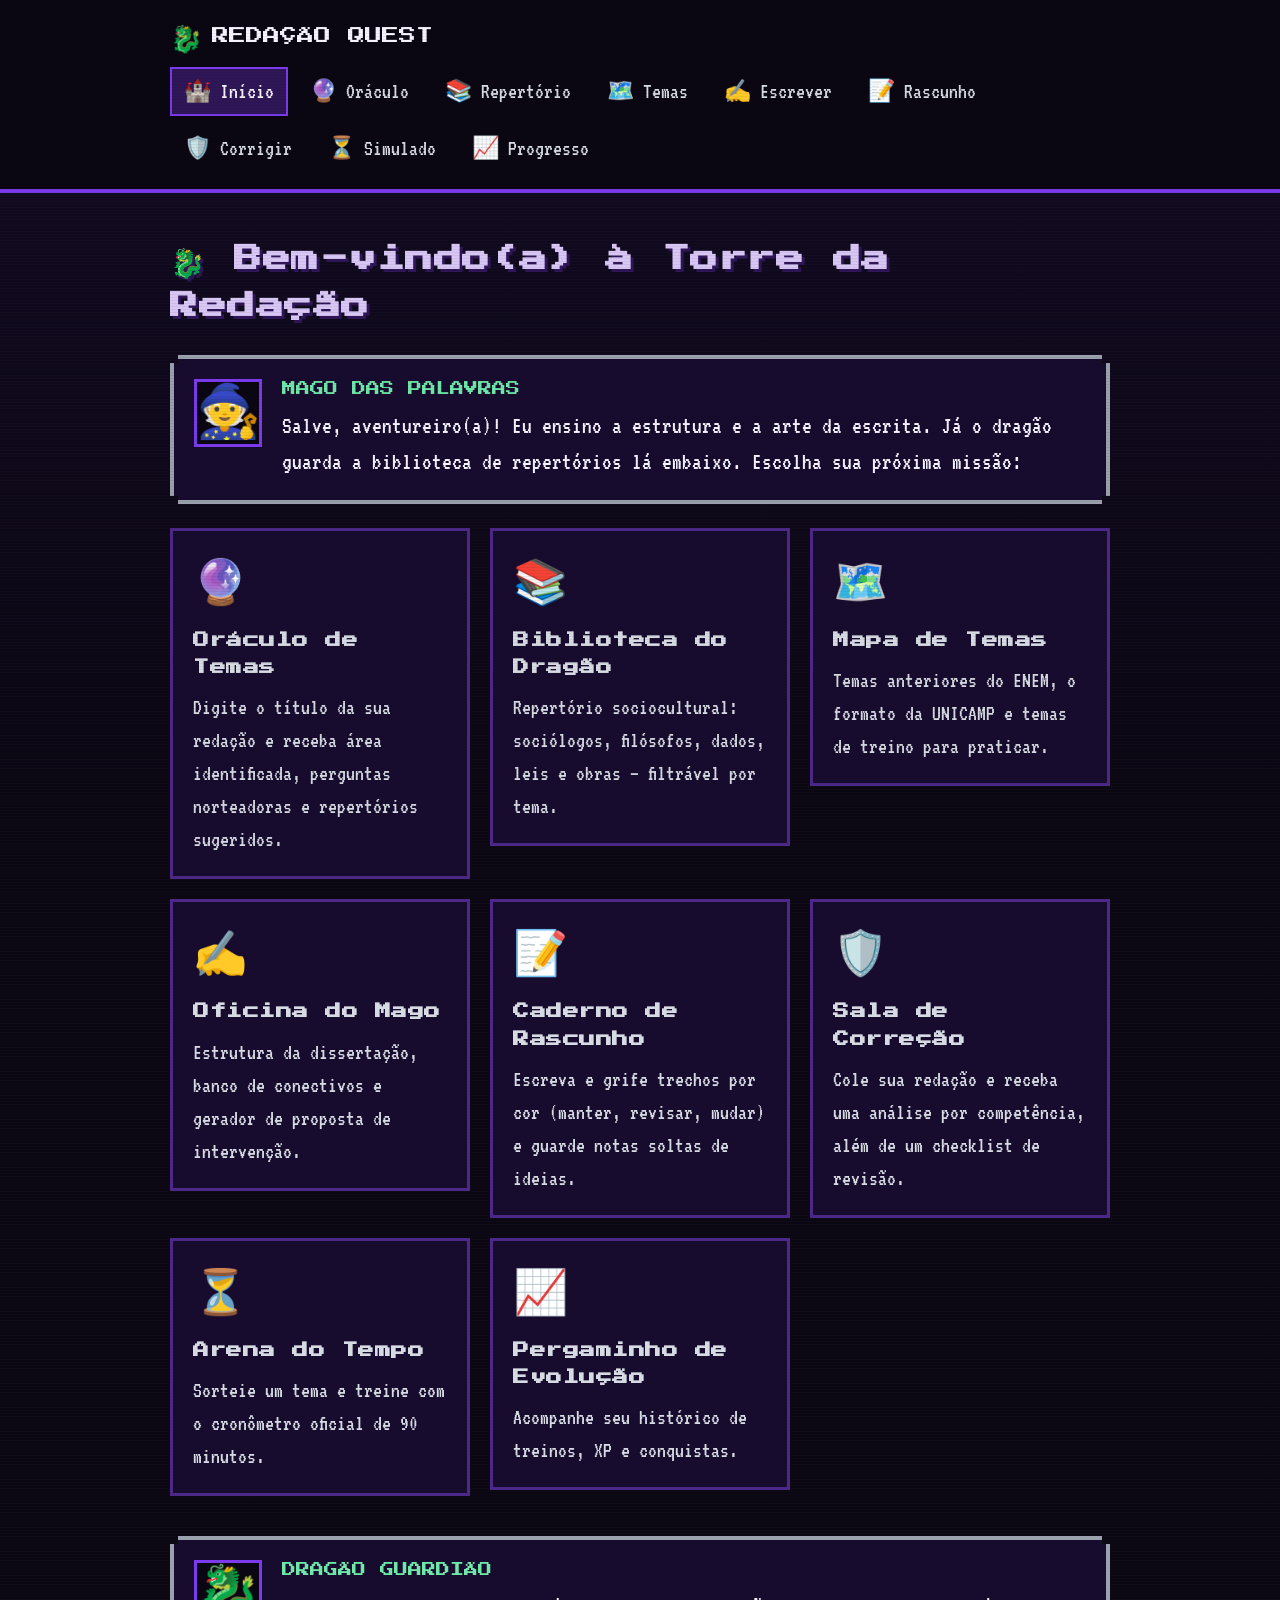
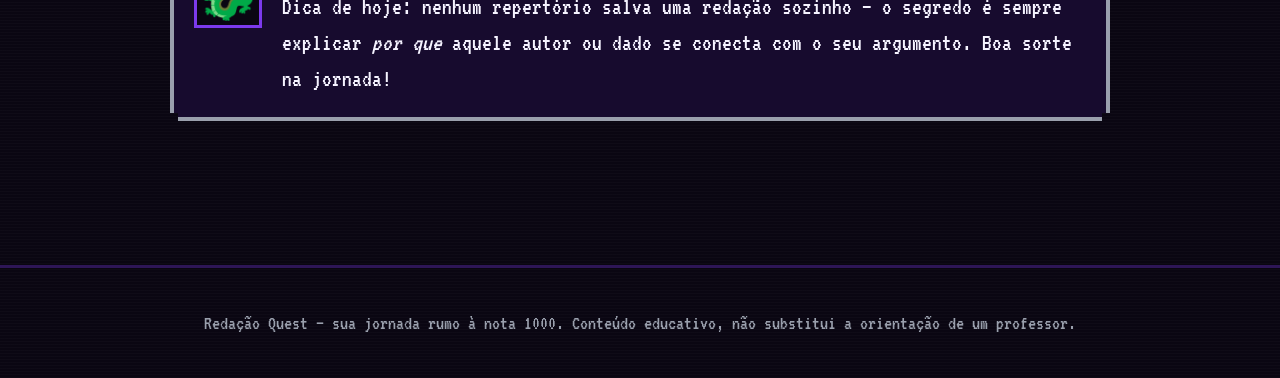
==== index.html @ 6f43817a "Cria Redação Quest: site retro pixel-art de apoio à redação Site estático (HTML/CSS/JS) com tema rox" ====
<!DOCTYPE html>
<html lang="pt-BR">
<head>
<meta charset="UTF-8">
<meta name="viewport" content="width=device-width, initial-scale=1.0">
<title>Redação Quest — sua jornada rumo à nota 1000</title>
<link rel="stylesheet" href="css/style.css">
</head>
<body>
<div id="app-nav"></div>

<main class="container">
  <h1>🐉 Bem-vindo(a) à Torre da Redação</h1>

  <div class="dialog-box">
    <div class="avatar">🧙</div>
    <div class="fala">
      <span class="nome">MAGO DAS PALAVRAS</span>
      <p>Salve, aventureiro(a)! Eu ensino a estrutura e a arte da escrita. Já o dragão guarda a biblioteca de repertórios lá embaixo. Escolha sua próxima missão:</p>
    </div>
  </div>

  <div class="grid">
    <a class="card-link" href="entender.html">
      <div class="card">
        <span class="emoji-big">🔮</span>
        <h3>Oráculo de Temas</h3>
        <p>Digite o título da sua redação e receba área identificada, perguntas norteadoras e repertórios sugeridos.</p>
      </div>
    </a>
    <a class="card-link" href="repertorio.html">
      <div class="card">
        <span class="emoji-big">📚</span>
        <h3>Biblioteca do Dragão</h3>
        <p>Repertório sociocultural: sociólogos, filósofos, dados, leis e obras — filtrável por tema.</p>
      </div>
    </a>
    <a class="card-link" href="temas.html">
      <div class="card">
        <span class="emoji-big">🗺️</span>
        <h3>Mapa de Temas</h3>
        <p>Temas anteriores do ENEM, o formato da UNICAMP e temas de treino para praticar.</p>
      </div>
    </a>
    <a class="card-link" href="escrever.html">
      <div class="card">
        <span class="emoji-big">✍️</span>
        <h3>Oficina do Mago</h3>
        <p>Estrutura da dissertação, banco de conectivos e gerador de proposta de intervenção.</p>
      </div>
    </a>
    <a class="card-link" href="rascunho.html">
      <div class="card">
        <span class="emoji-big">📝</span>
        <h3>Caderno de Rascunho</h3>
        <p>Escreva e grife trechos por cor (manter, revisar, mudar) e guarde notas soltas de ideias.</p>
      </div>
    </a>
    <a class="card-link" href="corrigir.html">
      <div class="card">
        <span class="emoji-big">🛡️</span>
        <h3>Sala de Correção</h3>
        <p>Cole sua redação e receba uma análise por competência, além de um checklist de revisão.</p>
      </div>
    </a>
    <a class="card-link" href="simulado.html">
      <div class="card">
        <span class="emoji-big">⏳</span>
        <h3>Arena do Tempo</h3>
        <p>Sorteie um tema e treine com o cronômetro oficial de 90 minutos.</p>
      </div>
    </a>
    <a class="card-link" href="progresso.html">
      <div class="card">
        <span class="emoji-big">📈</span>
        <h3>Pergaminho de Evolução</h3>
        <p>Acompanhe seu histórico de treinos, XP e conquistas.</p>
      </div>
    </a>
  </div>

  <div class="dialog-box mt-2">
    <div class="avatar">🐉</div>
    <div class="fala">
      <span class="nome">DRAGÃO GUARDIÃO</span>
      <p>Dica de hoje: nenhum repertório salva uma redação sozinho — o segredo é sempre explicar <em>por que</em> aquele autor ou dado se conecta com o seu argumento. Boa sorte na jornada!</p>
    </div>
  </div>
</main>

<div id="app-footer"></div>
<script src="js/main.js"></script>
</body>
</html>
---- css/style.css ----
/* ===========================================================
   REDAÇÃO QUEST — tema retro pixel / RPG
   Paleta: roxo, preto, branco, prata
=========================================================== */

@import url('https://fonts.googleapis.com/css2?family=Press+Start+2P&family=VT323&display=swap');

:root {
  --preto: #0a0612;
  --roxo-escuro: #170b2e;
  --roxo: #2e1657;
  --roxo-med: #4c2889;
  --roxo-vivo: #7c3aed;
  --roxo-claro: #b794f6;
  --lilas: #d8c7f5;
  --prata: #9aa0ad;
  --prata-claro: #d6dae2;
  --branco: #f5f3ff;
  --verde-xp: #6ee7a8;
  --vermelho-alerta: #ef6f6f;
  --amarelo-aviso: #f3d16b;

  --fonte-pixel: 'Press Start 2P', monospace;
  --fonte-tipewriter: 'VT323', monospace;
}

* { box-sizing: border-box; }

html, body {
  margin: 0;
  padding: 0;
  background: var(--preto);
  color: var(--branco);
  font-family: var(--fonte-tipewriter);
  font-size: 20px;
  line-height: 1.5;
}

body {
  background-image:
    linear-gradient(180deg, rgba(124,58,237,0.08), transparent 40%),
    repeating-linear-gradient(0deg, rgba(255,255,255,0.02) 0px, rgba(255,255,255,0.02) 1px, transparent 1px, transparent 3px);
  min-height: 100vh;
  image-rendering: pixelated;
}

h1, h2, h3, .pixel-font {
  font-family: var(--fonte-pixel);
  line-height: 1.7;
  letter-spacing: 0.5px;
}

h1 { font-size: 1.4rem; color: var(--lilas); text-shadow: 3px 3px 0 var(--roxo); }
h2 { font-size: 1rem; color: var(--roxo-claro); margin-top: 2rem; }
h3 { font-size: 0.8rem; color: var(--prata-claro); }

a { color: var(--roxo-claro); }
p { font-size: 1.25rem; }

.container {
  max-width: 980px;
  margin: 0 auto;
  padding: 1.2rem 1rem 4rem;
}

/* ---------- Scanline overlay ---------- */
.crt-overlay {
  pointer-events: none;
  position: fixed;
  inset: 0;
  z-index: 999;
  background: repeating-linear-gradient(180deg, rgba(0,0,0,0.15) 0px, rgba(0,0,0,0.15) 1px, transparent 1px, transparent 3px);
  mix-blend-mode: multiply;
  opacity: 0.35;
}

/* ---------- Pixel border helper (stepped corners) ---------- */
.pixel-border {
  position: relative;
  border: 4px solid var(--roxo-vivo);
  clip-path: polygon(
    0 8px, 8px 8px, 8px 0, calc(100% - 8px) 0, calc(100% - 8px) 8px, 100% 8px,
    100% calc(100% - 8px), calc(100% - 8px) calc(100% - 8px), calc(100% - 8px) 100%,
    8px 100%, 8px calc(100% - 8px), 0 calc(100% - 8px)
  );
  background: var(--roxo-escuro);
}

/* ---------- Top nav ---------- */
.topbar {
  background: var(--preto);
  border-bottom: 4px solid var(--roxo-vivo);
  position: sticky;
  top: 0;
  z-index: 100;
}
.topbar-inner {
  max-width: 980px;
  margin: 0 auto;
  padding: 0.8rem 1rem;
  display: flex;
  align-items: center;
  justify-content: space-between;
  flex-wrap: wrap;
  gap: 0.6rem;
}
.logo {
  font-family: var(--fonte-pixel);
  font-size: 0.85rem;
  color: var(--branco);
  text-decoration: none;
  display: flex;
  align-items: center;
  gap: 0.5rem;
}
.logo .dragon-emoji { font-size: 1.3rem; }
.nav-links {
  display: flex;
  flex-wrap: wrap;
  gap: 0.4rem;
}
.nav-links a {
  font-family: var(--fonte-tipewriter);
  font-size: 1.1rem;
  color: var(--prata-claro);
  text-decoration: none;
  padding: 0.3rem 0.6rem;
  border: 2px solid transparent;
}
.nav-links a:hover, .nav-links a.active {
  color: var(--branco);
  border-color: var(--roxo-vivo);
  background: var(--roxo);
}

/* ---------- Buttons ---------- */
.btn-pixel {
  font-family: var(--fonte-pixel);
  font-size: 0.7rem;
  color: var(--branco);
  background: var(--roxo-vivo);
  border: none;
  border-radius: 12px;
  padding: 0.9rem 1.1rem;
  cursor: pointer;
  box-shadow: 4px 4px 0 var(--preto), 4px 4px 0 3px var(--roxo-claro);
  transition: transform 0.05s ease-out;
  margin: 0.3rem 0.4rem 0.3rem 0;
}
.btn-pixel:hover { background: var(--roxo-med); }
.btn-pixel:active { transform: translate(3px, 3px); box-shadow: 1px 1px 0 var(--preto), 1px 1px 0 3px var(--roxo-claro); }
.btn-pixel.secundario { background: var(--preto); box-shadow: 4px 4px 0 var(--roxo), 4px 4px 0 3px var(--prata); }
.btn-pixel.perigo { background: #7a1f2b; box-shadow: 4px 4px 0 var(--preto), 4px 4px 0 3px var(--vermelho-alerta); }
.btn-pixel:disabled { opacity: 0.5; cursor: not-allowed; }

/* ---------- Cards / grid ---------- */
.grid {
  display: grid;
  grid-template-columns: repeat(auto-fill, minmax(230px, 1fr));
  gap: 1rem;
  margin-top: 1rem;
}
.card {
  background: var(--roxo-escuro);
  border: 3px solid var(--roxo-med);
  padding: 1rem;
}
.card:hover { border-color: var(--roxo-vivo); }
.card-link {
  text-decoration: none;
  color: inherit;
  display: block;
}
.card h3 { margin: 0 0 0.5rem; }
.card p { margin: 0; color: var(--prata-claro); font-size: 1.1rem; }
.card .emoji-big { font-size: 2.2rem; display: block; margin-bottom: 0.5rem; }

/* ---------- Dialog box (mascote fala) ---------- */
.dialog-box {
  display: flex;
  gap: 1rem;
  align-items: flex-start;
  background: var(--roxo-escuro);
  border: 4px solid var(--prata);
  padding: 1rem;
  margin: 1.2rem 0;
  clip-path: polygon(0 8px, 8px 8px, 8px 0, calc(100% - 8px) 0, calc(100% - 8px) 8px, 100% 8px, 100% calc(100% - 8px), calc(100% - 8px) calc(100% - 8px), calc(100% - 8px) 100%, 8px 100%, 8px calc(100% - 8px), 0 calc(100% - 8px));
}
.dialog-box .avatar {
  font-size: 2.6rem;
  background: var(--preto);
  border: 3px solid var(--roxo-vivo);
  width: 3.4rem;
  height: 3.4rem;
  min-width: 3.4rem;
  display: flex;
  align-items: center;
  justify-content: center;
}
.dialog-box .fala .nome {
  font-family: var(--fonte-pixel);
  font-size: 0.7rem;
  color: var(--verde-xp);
  display: block;
  margin-bottom: 0.4rem;
}
.dialog-box .fala p { margin: 0; font-size: 1.2rem; }

/* ---------- Tags ---------- */
.tag {
  display: inline-block;
  font-size: 0.95rem;
  font-family: var(--fonte-tipewriter);
  background: var(--roxo);
  color: var(--lilas);
  border: 2px solid var(--roxo-vivo);
  border-radius: 8px;
  padding: 0.1rem 0.5rem;
  margin: 0.15rem 0.25rem 0.15rem 0;
  cursor: pointer;
}
.tag.ativo { background: var(--roxo-vivo); color: var(--branco); }
.tag.area-sociologia { border-color: #7c3aed; }
.tag.area-filosofia { border-color: #a78bfa; }
.tag.area-dados { border-color: #6ee7a8; color: #6ee7a8; }
.tag.area-lei { border-color: #f3d16b; color: #f3d16b; }
.tag.area-historia { border-color: #f3986b; color: #f3986b; }
.tag.area-arte { border-color: #6bc8f3; color: #6bc8f3; }

/* ---------- Forms ---------- */
input[type="text"], input[type="search"], input[type="number"], select, textarea {
  font-family: var(--fonte-tipewriter);
  font-size: 1.2rem;
  background: var(--preto);
  color: var(--branco);
  border: 3px solid var(--roxo-med);
  padding: 0.5rem 0.7rem;
  width: 100%;
}
input:focus, select:focus, textarea:focus { outline: none; border-color: var(--roxo-vivo); }
label { font-family: var(--fonte-pixel); font-size: 0.65rem; color: var(--prata-claro); display: block; margin: 1rem 0 0.4rem; }
textarea { min-height: 120px; resize: vertical; }
.form-row { margin-bottom: 0.5rem; }

/* ---------- Repertorio entry ---------- */
.rep-entry {
  background: var(--roxo-escuro);
  border-left: 6px solid var(--roxo-vivo);
  padding: 1rem;
  margin-bottom: 1rem;
}
.rep-entry h3 { margin: 0 0 0.2rem; }
.rep-entry .area-label { font-size: 0.95rem; color: var(--verde-xp); margin-bottom: 0.5rem; display: block; }
.rep-entry .conceito { color: var(--lilas); font-weight: bold; }
.rep-entry .uso { border-top: 2px dashed var(--roxo-med); margin-top: 0.6rem; padding-top: 0.6rem; color: var(--prata-claro); font-size: 1.1rem; }

/* ---------- Tema card ---------- */
.tema-card { background: var(--roxo-escuro); border: 3px solid var(--roxo-med); padding: 1rem; margin-bottom: 1rem; }
.tema-card .ano { font-family: var(--fonte-pixel); font-size: 0.65rem; color: var(--amarelo-aviso); }
.tema-card h3 { margin: 0.4rem 0; }

/* ---------- Checklist ---------- */
.checklist label {
  font-family: var(--fonte-tipewriter);
  font-size: 1.15rem;
  color: var(--branco);
  display: flex;
  align-items: flex-start;
  gap: 0.6rem;
  margin: 0.6rem 0;
  cursor: pointer;
}
.checklist input[type="checkbox"] { width: 1.4rem; height: 1.4rem; accent-color: var(--roxo-vivo); margin-top: 0.15rem; }

/* ---------- Barra de progresso / XP ---------- */
.barra {
  background: var(--preto);
  border: 3px solid var(--prata);
  height: 1.6rem;
  width: 100%;
  overflow: hidden;
}
.barra-fill {
  height: 100%;
  background: repeating-linear-gradient(90deg, var(--roxo-vivo) 0 8px, var(--roxo-claro) 8px 16px);
}
.barra-fill.xp { background: repeating-linear-gradient(90deg, var(--verde-xp) 0 8px, #3fae72 8px 16px); }
.barra-label { font-size: 1rem; color: var(--prata-claro); margin-top: 0.2rem; }

/* ---------- Resultado da correcao ---------- */
.resultado-item {
  border: 2px solid var(--roxo-med);
  padding: 0.7rem 0.9rem;
  margin-bottom: 0.7rem;
  background: var(--roxo-escuro);
}
.resultado-item.ok { border-color: var(--verde-xp); }
.resultado-item.alerta { border-color: var(--amarelo-aviso); }
.resultado-item.erro { border-color: var(--vermelho-alerta); }
.resultado-item .titulo { font-family: var(--fonte-pixel); font-size: 0.65rem; margin-bottom: 0.4rem; display: block; }
.resultado-item.ok .titulo { color: var(--verde-xp); }
.resultado-item.alerta .titulo { color: var(--amarelo-aviso); }
.resultado-item.erro .titulo { color: var(--vermelho-alerta); }

/* ---------- Timer ---------- */
.timer-display {
  font-family: var(--fonte-pixel);
  font-size: 3.4rem;
  color: var(--branco);
  text-align: center;
  background: var(--preto);
  border: 4px solid var(--roxo-vivo);
  padding: 1.2rem;
  margin: 1.2rem 0;
  text-shadow: 3px 3px 0 var(--roxo);
}
.timer-display.alerta { color: var(--vermelho-alerta); border-color: var(--vermelho-alerta); }

/* ---------- Tabela ---------- */
table { width: 100%; border-collapse: collapse; margin-top: 1rem; font-size: 1.1rem; }
th, td { border: 2px solid var(--roxo-med); padding: 0.5rem; text-align: left; }
th { font-family: var(--fonte-pixel); font-size: 0.6rem; color: var(--lilas); background: var(--roxo); }

/* ---------- Rodape ---------- */
.footer {
  text-align: center;
  color: var(--prata);
  font-size: 1rem;
  padding: 2rem 1rem;
  border-top: 3px solid var(--roxo);
  margin-top: 2rem;
}

/* ---------- Badge / conquista ---------- */
.badge {
  display: inline-flex;
  flex-direction: column;
  align-items: center;
  gap: 0.3rem;
  width: 90px;
  text-align: center;
  font-size: 0.85rem;
  color: var(--prata-claro);
  opacity: 0.4;
}
.badge.conquistado { opacity: 1; }
.badge .icone { font-size: 2rem; }

/* ---------- utilidades ---------- */
.muted { color: var(--prata); }
.center { text-align: center; }
.flex-wrap { display: flex; flex-wrap: wrap; gap: 0.5rem; }
.mt-2 { margin-top: 2rem; }
.hidden { display: none !important; }

/* ---------- Caderno de rascunho (grifos) ---------- */
.toolbar-grifo {
  display: flex;
  flex-wrap: wrap;
  gap: 0.5rem;
  align-items: center;
  margin: 0.8rem 0;
}
.btn-grifo {
  font-family: var(--fonte-tipewriter);
  font-size: 1.05rem;
  border: 3px solid var(--preto);
  border-radius: 10px;
  padding: 0.4rem 0.8rem;
  cursor: pointer;
  color: var(--preto);
  font-weight: bold;
}
.btn-grifo.manter { background: var(--verde-xp); }
.btn-grifo.revisar { background: var(--amarelo-aviso); }
.btn-grifo.mudar { background: var(--vermelho-alerta); }
.btn-grifo.apagar { background: var(--prata-claro); }

.editor-rascunho {
  min-height: 260px;
  background: var(--preto);
  color: var(--branco);
  border: 3px solid var(--roxo-med);
  padding: 1rem;
  font-family: var(--fonte-tipewriter);
  font-size: 1.2rem;
  line-height: 1.6;
  white-space: pre-wrap;
}
.editor-rascunho:focus { outline: none; border-color: var(--roxo-vivo); }
.editor-rascunho:empty:before { content: attr(data-placeholder); color: var(--prata); }
.editor-rascunho mark.highlight-manter { background: var(--verde-xp); color: var(--preto); }
.editor-rascunho mark.highlight-revisar { background: var(--amarelo-aviso); color: var(--preto); }
.editor-rascunho mark.highlight-mudar { background: var(--vermelho-alerta); color: var(--preto); }

.legenda-grifo { font-size: 1rem; color: var(--prata-claro); display: flex; gap: 1.2rem; flex-wrap: wrap; margin-top: 0.5rem; }
.legenda-grifo span { display: flex; align-items: center; gap: 0.4rem; }
.legenda-grifo .amostra { width: 1rem; height: 1rem; display: inline-block; border: 2px solid var(--preto); }

/* ---------- Notas soltas ---------- */
.notas-grid {
  display: grid;
  grid-template-columns: repeat(auto-fill, minmax(200px, 1fr));
  gap: 1rem;
  margin-top: 1rem;
}
.nota-card {
  background: var(--lilas);
  color: var(--preto);
  padding: 0.9rem;
  min-height: 100px;
  position: relative;
  font-family: var(--fonte-tipewriter);
  font-size: 1.15rem;
  border: 3px solid var(--roxo-vivo);
  transform: rotate(-1deg);
}
.nota-card:nth-child(even) { transform: rotate(1deg); background: var(--prata-claro); }
.nota-card .remover-nota {
  position: absolute;
  top: 0.3rem;
  right: 0.5rem;
  cursor: pointer;
  font-family: var(--fonte-pixel);
  font-size: 0.7rem;
  color: #7a1f2b;
  background: none;
  border: none;
}
.nota-texto { margin: 0 1.2rem 0 0; word-wrap: break-word; }

@media (max-width: 600px) {
  .timer-display { font-size: 2.2rem; }
  h1 { font-size: 1.05rem; }
}
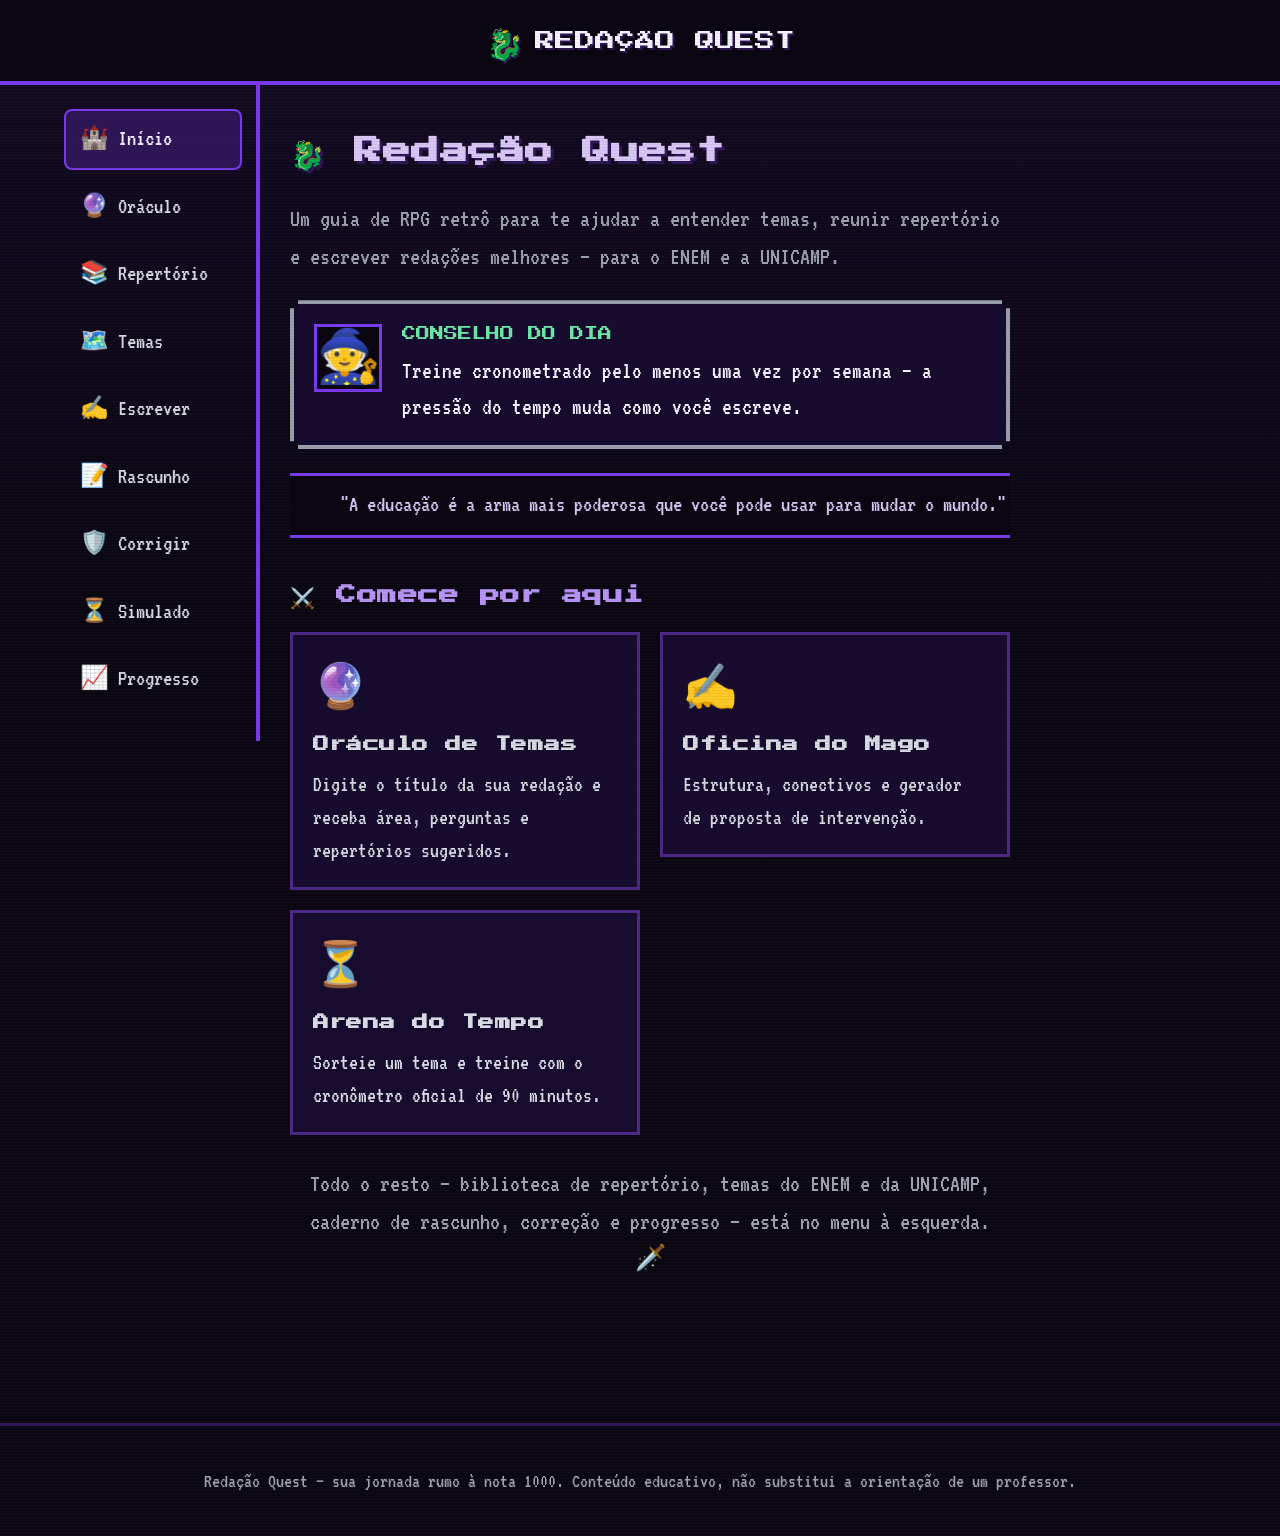
==== commit 052843da: "Expande repertório, atualiza temas ENEM/UNICAMP e reestrutura layout - Repertório: de ~30 para 103 i" ====
--- a/index.html
+++ b/index.html
@@ -10,57 +10,33 @@
 <div id="app-nav"></div>
 
 <main class="container">
-  <h1>🐉 Bem-vindo(a) à Torre da Redação</h1>
+  <h1>🐉 Redação Quest</h1>
+  <p class="muted">Um guia de RPG retrô para te ajudar a entender temas, reunir repertório e escrever redações melhores — para o ENEM e a UNICAMP.</p>
 
   <div class="dialog-box">
     <div class="avatar">🧙</div>
     <div class="fala">
-      <span class="nome">MAGO DAS PALAVRAS</span>
-      <p>Salve, aventureiro(a)! Eu ensino a estrutura e a arte da escrita. Já o dragão guarda a biblioteca de repertórios lá embaixo. Escolha sua próxima missão:</p>
+      <span class="nome">CONSELHO DO DIA</span>
+      <p id="conselho-do-dia">Carregando conselho...</p>
     </div>
   </div>
 
+  <div id="ticker-frases"></div>
+
+  <h2>⚔️ Comece por aqui</h2>
   <div class="grid">
     <a class="card-link" href="entender.html">
       <div class="card">
         <span class="emoji-big">🔮</span>
         <h3>Oráculo de Temas</h3>
-        <p>Digite o título da sua redação e receba área identificada, perguntas norteadoras e repertórios sugeridos.</p>
-      </div>
-    </a>
-    <a class="card-link" href="repertorio.html">
-      <div class="card">
-        <span class="emoji-big">📚</span>
-        <h3>Biblioteca do Dragão</h3>
-        <p>Repertório sociocultural: sociólogos, filósofos, dados, leis e obras — filtrável por tema.</p>
-      </div>
-    </a>
-    <a class="card-link" href="temas.html">
-      <div class="card">
-        <span class="emoji-big">🗺️</span>
-        <h3>Mapa de Temas</h3>
-        <p>Temas anteriores do ENEM, o formato da UNICAMP e temas de treino para praticar.</p>
+        <p>Digite o título da sua redação e receba área, perguntas e repertórios sugeridos.</p>
       </div>
     </a>
     <a class="card-link" href="escrever.html">
       <div class="card">
         <span class="emoji-big">✍️</span>
         <h3>Oficina do Mago</h3>
-        <p>Estrutura da dissertação, banco de conectivos e gerador de proposta de intervenção.</p>
-      </div>
-    </a>
-    <a class="card-link" href="rascunho.html">
-      <div class="card">
-        <span class="emoji-big">📝</span>
-        <h3>Caderno de Rascunho</h3>
-        <p>Escreva e grife trechos por cor (manter, revisar, mudar) e guarde notas soltas de ideias.</p>
-      </div>
-    </a>
-    <a class="card-link" href="corrigir.html">
-      <div class="card">
-        <span class="emoji-big">🛡️</span>
-        <h3>Sala de Correção</h3>
-        <p>Cole sua redação e receba uma análise por competência, além de um checklist de revisão.</p>
+        <p>Estrutura, conectivos e gerador de proposta de intervenção.</p>
       </div>
     </a>
     <a class="card-link" href="simulado.html">
@@ -70,25 +46,19 @@
         <p>Sorteie um tema e treine com o cronômetro oficial de 90 minutos.</p>
       </div>
     </a>
-    <a class="card-link" href="progresso.html">
-      <div class="card">
-        <span class="emoji-big">📈</span>
-        <h3>Pergaminho de Evolução</h3>
-        <p>Acompanhe seu histórico de treinos, XP e conquistas.</p>
-      </div>
-    </a>
   </div>
 
-  <div class="dialog-box mt-2">
-    <div class="avatar">🐉</div>
-    <div class="fala">
-      <span class="nome">DRAGÃO GUARDIÃO</span>
-      <p>Dica de hoje: nenhum repertório salva uma redação sozinho — o segredo é sempre explicar <em>por que</em> aquele autor ou dado se conecta com o seu argumento. Boa sorte na jornada!</p>
-    </div>
-  </div>
+  <p class="muted center" style="margin-top:1.5rem;">Todo o resto — biblioteca de repertório, temas do ENEM e da UNICAMP, caderno de rascunho, correção e progresso — está no menu à esquerda. 🗡️</p>
 </main>
 
 <div id="app-footer"></div>
+<script src="js/data.js"></script>
 <script src="js/main.js"></script>
+<script>
+document.addEventListener("DOMContentLoaded", () => {
+  document.getElementById("conselho-do-dia").textContent = conselhoDoDia();
+  montarTicker("ticker-frases");
+});
+</script>
 </body>
 </html>
--- a/css/style.css
+++ b/css/style.css
@@ -58,9 +58,10 @@
 p { font-size: 1.25rem; }
 
 .container {
-  max-width: 980px;
-  margin: 0 auto;
-  padding: 1.2rem 1rem 4rem;
+  max-width: 780px;
+  padding: 1.2rem 1.5rem 4rem;
+  flex: 1;
+  min-width: 0;
 }
 
 /* ---------- Scanline overlay ---------- */
@@ -86,7 +87,7 @@
   background: var(--roxo-escuro);
 }
 
-/* ---------- Top nav ---------- */
+/* ---------- Top bar (só título) ---------- */
 .topbar {
   background: var(--preto);
   border-bottom: 4px solid var(--roxo-vivo);
@@ -95,42 +96,134 @@
   z-index: 100;
 }
 .topbar-inner {
-  max-width: 980px;
+  max-width: 1180px;
   margin: 0 auto;
-  padding: 0.8rem 1rem;
-  display: flex;
-  align-items: center;
-  justify-content: space-between;
-  flex-wrap: wrap;
-  gap: 0.6rem;
+  padding: 0.9rem 1.5rem;
+  display: flex;
+  align-items: center;
+  justify-content: center;
 }
 .logo {
   font-family: var(--fonte-pixel);
-  font-size: 0.85rem;
+  font-size: 1rem;
   color: var(--branco);
   text-decoration: none;
   display: flex;
   align-items: center;
-  gap: 0.5rem;
-}
-.logo .dragon-emoji { font-size: 1.3rem; }
-.nav-links {
-  display: flex;
-  flex-wrap: wrap;
-  gap: 0.4rem;
-}
-.nav-links a {
-  font-family: var(--fonte-tipewriter);
-  font-size: 1.1rem;
+  gap: 0.6rem;
+  text-shadow: 2px 2px 0 var(--roxo);
+}
+.logo .dragon-emoji { font-size: 1.5rem; }
+
+/* ---------- Layout com sidebar ---------- */
+.layout-shell {
+  max-width: 1180px;
+  margin: 0 auto;
+  display: flex;
+  align-items: flex-start;
+  gap: 0;
+}
+.sidebar {
+  width: 210px;
+  flex-shrink: 0;
+  position: sticky;
+  top: 66px;
+  align-self: flex-start;
+  padding: 1.2rem 0.7rem;
+  border-right: 4px solid var(--roxo-vivo);
+  max-height: calc(100vh - 66px);
+  overflow-y: auto;
+}
+.sidebar a {
+  display: flex;
+  align-items: center;
+  gap: 0.6rem;
+  font-family: var(--fonte-tipewriter);
+  font-size: 1.15rem;
   color: var(--prata-claro);
   text-decoration: none;
-  padding: 0.3rem 0.6rem;
+  padding: 0.55rem 0.7rem;
+  margin-bottom: 0.35rem;
   border: 2px solid transparent;
-}
-.nav-links a:hover, .nav-links a.active {
+  border-radius: 8px;
+}
+.sidebar a:hover, .sidebar a.active {
   color: var(--branco);
   border-color: var(--roxo-vivo);
   background: var(--roxo);
+}
+
+@media (max-width: 800px) {
+  .layout-shell { flex-direction: column; }
+  .sidebar {
+    width: 100%;
+    position: static;
+    max-height: none;
+    display: flex;
+    flex-wrap: wrap;
+    gap: 0.3rem;
+    border-right: none;
+    border-bottom: 4px solid var(--roxo-vivo);
+  }
+  .sidebar a { margin-bottom: 0; }
+}
+
+/* ---------- Splash de carregamento ---------- */
+#loading-splash {
+  position: fixed;
+  inset: 0;
+  z-index: 3000;
+  background: var(--preto);
+  display: flex;
+  align-items: center;
+  justify-content: center;
+  flex-direction: column;
+  gap: 1.2rem;
+  transition: opacity 0.4s ease;
+}
+#loading-splash.fade-out { opacity: 0; pointer-events: none; }
+.jump-scene { position: relative; width: 220px; height: 90px; }
+.jump-dragon {
+  position: absolute;
+  bottom: 26px;
+  left: 0;
+  font-size: 2.6rem;
+  animation: dragon-jump 1.1s ease-in-out infinite;
+}
+.jump-fence { position: absolute; bottom: 4px; left: 100px; font-size: 2.2rem; }
+.jump-ground { position: absolute; bottom: 0; left: 0; right: 0; height: 4px; background: var(--roxo-med); }
+@keyframes dragon-jump {
+  0%   { left: 0;    bottom: 26px; }
+  35%  { left: 70px; bottom: 60px; }
+  50%  { left: 110px; bottom: 74px; }
+  65%  { left: 150px; bottom: 60px; }
+  100% { left: 220px; bottom: 26px; }
+}
+
+/* ---------- Ticker de frases ---------- */
+.ticker-wrap {
+  overflow: hidden;
+  background: var(--preto);
+  border-top: 3px solid var(--roxo-vivo);
+  border-bottom: 3px solid var(--roxo-vivo);
+  padding: 0.6rem 0;
+  margin: 1.2rem 0;
+}
+.ticker-track {
+  display: inline-flex;
+  white-space: nowrap;
+  animation: ticker-scroll 60s linear infinite;
+}
+.ticker-track span {
+  font-size: 1.15rem;
+  color: var(--lilas);
+  padding: 0 2.5rem;
+  border-right: 2px solid var(--roxo-med);
+}
+.ticker-track span .autor { color: var(--verde-xp); }
+@keyframes ticker-scroll {
+  0% { transform: translateX(0); }
+  100% { transform: translateX(-50%); }
 }
 
 /* ---------- Buttons ---------- */
@@ -250,7 +343,8 @@
   margin-bottom: 1rem;
 }
 .rep-entry h3 { margin: 0 0 0.2rem; }
-.rep-entry .area-label { font-size: 0.95rem; color: var(--verde-xp); margin-bottom: 0.5rem; display: block; }
+.rep-entry .area-label { font-size: 0.95rem; color: var(--verde-xp); margin-bottom: 0.3rem; display: block; }
+.rep-entry .obra { font-size: 1.05rem; color: var(--prata-claro); font-style: italic; display: block; margin-bottom: 0.5rem; }
 .rep-entry .conceito { color: var(--lilas); font-weight: bold; }
 .rep-entry .uso { border-top: 2px dashed var(--roxo-med); margin-top: 0.6rem; padding-top: 0.6rem; color: var(--prata-claro); font-size: 1.1rem; }
 
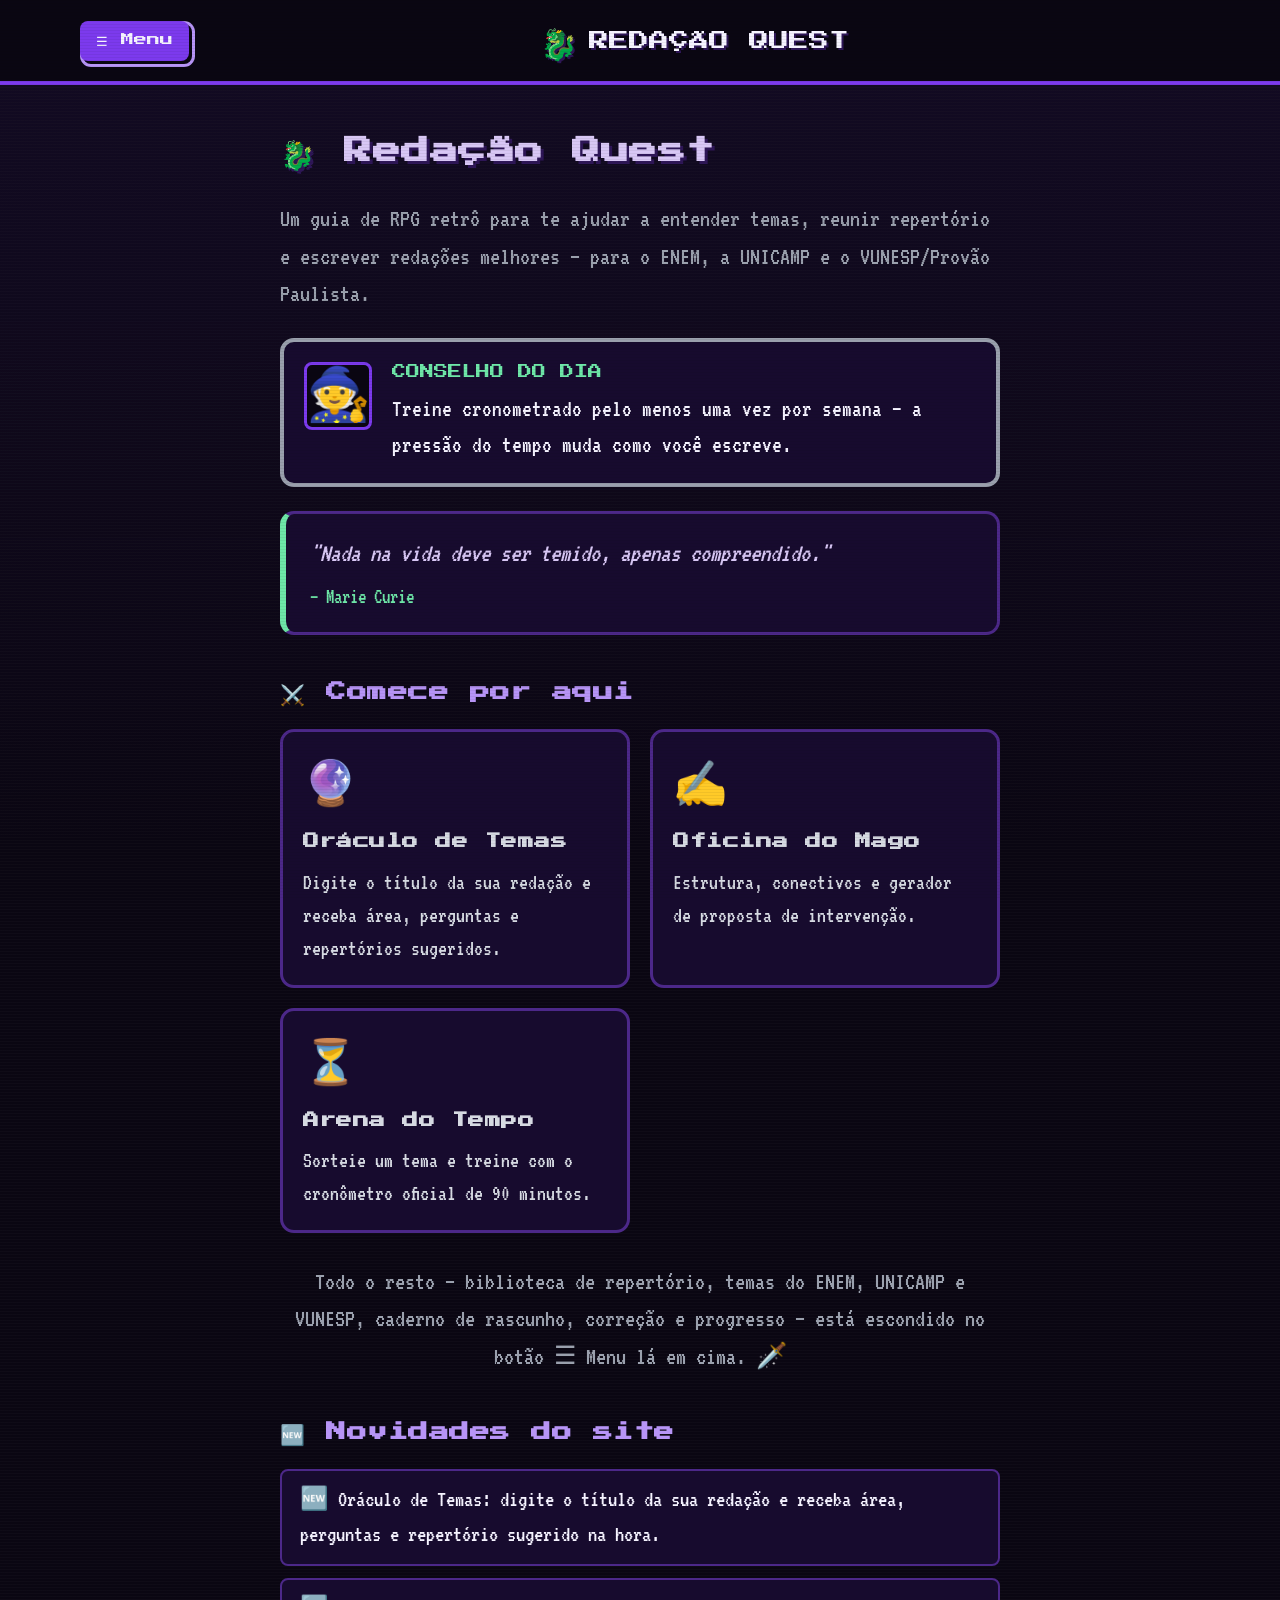
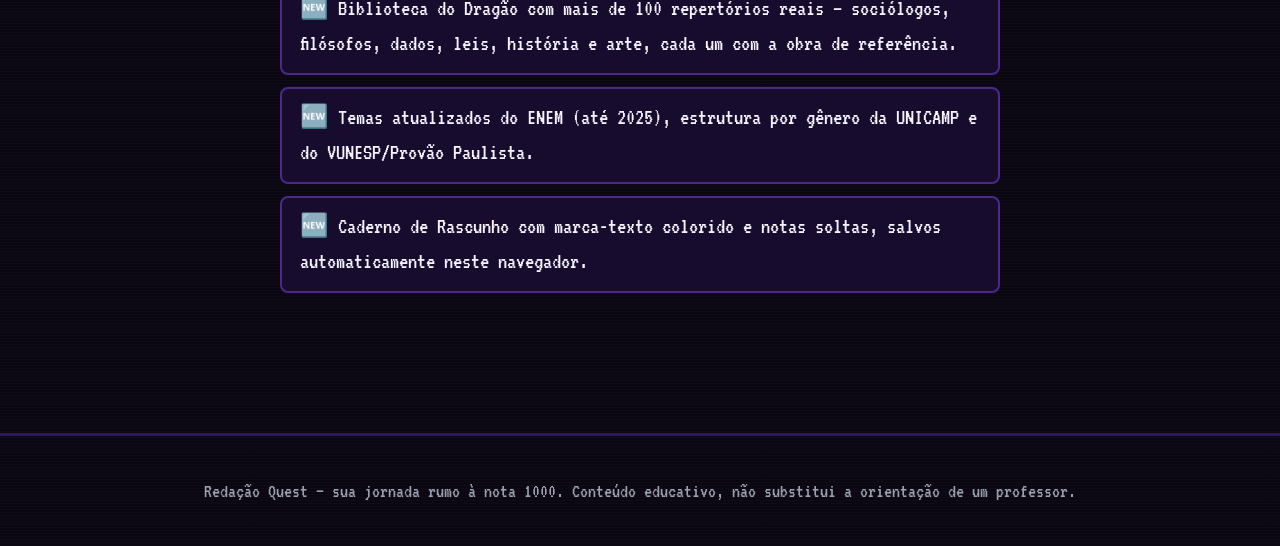
==== commit 2a81dc86: "Sidebar em drawer, cantos arredondados, VUNESP e correção por gênero - Menu lateral agora fica escon" ====
--- a/index.html
+++ b/index.html
@@ -11,7 +11,7 @@
 
 <main class="container">
   <h1>🐉 Redação Quest</h1>
-  <p class="muted">Um guia de RPG retrô para te ajudar a entender temas, reunir repertório e escrever redações melhores — para o ENEM e a UNICAMP.</p>
+  <p class="muted">Um guia de RPG retrô para te ajudar a entender temas, reunir repertório e escrever redações melhores — para o ENEM, a UNICAMP e o VUNESP/Provão Paulista.</p>
 
   <div class="dialog-box">
     <div class="avatar">🧙</div>
@@ -21,7 +21,7 @@
     </div>
   </div>
 
-  <div id="ticker-frases"></div>
+  <div class="frase-dia" id="frase-do-dia"></div>
 
   <h2>⚔️ Comece por aqui</h2>
   <div class="grid">
@@ -48,7 +48,15 @@
     </a>
   </div>
 
-  <p class="muted center" style="margin-top:1.5rem;">Todo o resto — biblioteca de repertório, temas do ENEM e da UNICAMP, caderno de rascunho, correção e progresso — está no menu à esquerda. 🗡️</p>
+  <p class="muted center" style="margin-top:1.5rem;">Todo o resto — biblioteca de repertório, temas do ENEM, UNICAMP e VUNESP, caderno de rascunho, correção e progresso — está escondido no botão ☰ Menu lá em cima. 🗡️</p>
+
+  <h2>🆕 Novidades do site</h2>
+  <ul class="novidades-lista">
+    <li>Oráculo de Temas: digite o título da sua redação e receba área, perguntas e repertório sugerido na hora.</li>
+    <li>Biblioteca do Dragão com mais de 100 repertórios reais — sociólogos, filósofos, dados, leis, história e arte, cada um com a obra de referência.</li>
+    <li>Temas atualizados do ENEM (até 2025), estrutura por gênero da UNICAMP e do VUNESP/Provão Paulista.</li>
+    <li>Caderno de Rascunho com marca-texto colorido e notas soltas, salvos automaticamente neste navegador.</li>
+  </ul>
 </main>
 
 <div id="app-footer"></div>
@@ -57,7 +65,13 @@
 <script>
 document.addEventListener("DOMContentLoaded", () => {
   document.getElementById("conselho-do-dia").textContent = conselhoDoDia();
-  montarTicker("ticker-frases");
+  const frase = fraseDoDia();
+  if (frase) {
+    document.getElementById("frase-do-dia").innerHTML = `
+      <p>"${frase.frase}"</p>
+      <span class="autor">— ${frase.autor}</span>
+    `;
+  }
 });
 </script>
 </body>
--- a/css/style.css
+++ b/css/style.css
@@ -22,6 +22,8 @@
 
   --fonte-pixel: 'Press Start 2P', monospace;
   --fonte-tipewriter: 'VT323', monospace;
+  --raio: 14px;
+  --raio-peq: 8px;
 }
 
 * { box-sizing: border-box; }
@@ -59,9 +61,8 @@
 
 .container {
   max-width: 780px;
+  margin: 0 auto;
   padding: 1.2rem 1.5rem 4rem;
-  flex: 1;
-  min-width: 0;
 }
 
 /* ---------- Scanline overlay ---------- */
@@ -99,9 +100,10 @@
   max-width: 1180px;
   margin: 0 auto;
   padding: 0.9rem 1.5rem;
-  display: flex;
-  align-items: center;
-  justify-content: center;
+  display: grid;
+  grid-template-columns: auto 1fr auto;
+  align-items: center;
+  gap: 1rem;
 }
 .logo {
   font-family: var(--fonte-pixel);
@@ -112,40 +114,52 @@
   align-items: center;
   gap: 0.6rem;
   text-shadow: 2px 2px 0 var(--roxo);
+  justify-self: center;
 }
 .logo .dragon-emoji { font-size: 1.5rem; }
 
-/* ---------- Layout com sidebar ---------- */
-.layout-shell {
-  max-width: 1180px;
-  margin: 0 auto;
-  display: flex;
-  align-items: flex-start;
-  gap: 0;
-}
+.menu-toggle {
+  font-family: var(--fonte-pixel);
+  font-size: 0.65rem;
+  color: var(--branco);
+  background: var(--roxo-vivo);
+  border: none;
+  border-radius: var(--raio-peq);
+  padding: 0.6rem 0.8rem;
+  cursor: pointer;
+  box-shadow: 3px 3px 0 var(--preto), 3px 3px 0 3px var(--roxo-claro);
+  justify-self: start;
+}
+.menu-toggle:active { transform: translate(2px, 2px); box-shadow: 1px 1px 0 var(--preto), 1px 1px 0 3px var(--roxo-claro); }
+
+/* ---------- Sidebar (drawer que abre por cima do conteúdo) ---------- */
 .sidebar {
-  width: 210px;
-  flex-shrink: 0;
-  position: sticky;
-  top: 66px;
-  align-self: flex-start;
-  padding: 1.2rem 0.7rem;
+  position: fixed;
+  top: 0;
+  left: 0;
+  width: 240px;
+  height: 100vh;
+  background: var(--roxo-escuro);
   border-right: 4px solid var(--roxo-vivo);
-  max-height: calc(100vh - 66px);
+  padding: 5.5rem 0.9rem 1.2rem;
   overflow-y: auto;
-}
+  z-index: 550;
+  transform: translateX(-100%);
+  transition: transform 0.25s ease;
+}
+.sidebar.open { transform: translateX(0); }
 .sidebar a {
   display: flex;
   align-items: center;
   gap: 0.6rem;
   font-family: var(--fonte-tipewriter);
-  font-size: 1.15rem;
+  font-size: 1.2rem;
   color: var(--prata-claro);
   text-decoration: none;
-  padding: 0.55rem 0.7rem;
+  padding: 0.6rem 0.7rem;
   margin-bottom: 0.35rem;
   border: 2px solid transparent;
-  border-radius: 8px;
+  border-radius: var(--raio-peq);
 }
 .sidebar a:hover, .sidebar a.active {
   color: var(--branco);
@@ -153,19 +167,19 @@
   background: var(--roxo);
 }
 
-@media (max-width: 800px) {
-  .layout-shell { flex-direction: column; }
-  .sidebar {
-    width: 100%;
-    position: static;
-    max-height: none;
-    display: flex;
-    flex-wrap: wrap;
-    gap: 0.3rem;
-    border-right: none;
-    border-bottom: 4px solid var(--roxo-vivo);
-  }
-  .sidebar a { margin-bottom: 0; }
+.sidebar-backdrop {
+  position: fixed;
+  inset: 0;
+  background: rgba(5, 2, 12, 0.65);
+  z-index: 540;
+  opacity: 0;
+  pointer-events: none;
+  transition: opacity 0.25s ease;
+}
+.sidebar-backdrop.open { opacity: 1; pointer-events: auto; }
+
+@media (max-width: 480px) {
+  .sidebar { width: 82vw; }
 }
 
 /* ---------- Splash de carregamento ---------- */
@@ -188,6 +202,7 @@
   bottom: 26px;
   left: 0;
   font-size: 2.6rem;
+  transform: scaleX(-1);
   animation: dragon-jump 1.1s ease-in-out infinite;
 }
 .jump-fence { position: absolute; bottom: 4px; left: 100px; font-size: 2.2rem; }
@@ -200,31 +215,29 @@
   100% { left: 220px; bottom: 26px; }
 }
 
-/* ---------- Ticker de frases ---------- */
-.ticker-wrap {
-  overflow: hidden;
-  background: var(--preto);
-  border-top: 3px solid var(--roxo-vivo);
-  border-bottom: 3px solid var(--roxo-vivo);
-  padding: 0.6rem 0;
+/* ---------- Frase do dia ---------- */
+.frase-dia {
+  background: var(--roxo-escuro);
+  border: 3px solid var(--roxo-med);
+  border-radius: var(--raio);
+  border-left: 6px solid var(--verde-xp);
+  padding: 1rem 1.2rem;
   margin: 1.2rem 0;
 }
-.ticker-track {
-  display: inline-flex;
-  white-space: nowrap;
-  animation: ticker-scroll 60s linear infinite;
-}
-.ticker-track span {
+.frase-dia p { font-size: 1.3rem; font-style: italic; margin: 0 0 0.4rem; color: var(--lilas); }
+.frase-dia .autor { font-size: 1.05rem; color: var(--verde-xp); font-style: normal; }
+
+/* ---------- Novidades do site ---------- */
+.novidades-lista { list-style: none; padding: 0; margin: 1rem 0; }
+.novidades-lista li {
+  background: var(--roxo-escuro);
+  border: 2px solid var(--roxo-med);
+  border-radius: var(--raio-peq);
+  padding: 0.6rem 0.9rem;
+  margin-bottom: 0.6rem;
   font-size: 1.15rem;
-  color: var(--lilas);
-  padding: 0 2.5rem;
-  border-right: 2px solid var(--roxo-med);
-}
-.ticker-track span .autor { color: var(--verde-xp); }
-@keyframes ticker-scroll {
-  0% { transform: translateX(0); }
-  100% { transform: translateX(-50%); }
-}
+}
+.novidades-lista li::before { content: "🆕 "; }
 
 /* ---------- Buttons ---------- */
 .btn-pixel {
@@ -256,13 +269,16 @@
 .card {
   background: var(--roxo-escuro);
   border: 3px solid var(--roxo-med);
+  border-radius: var(--raio);
   padding: 1rem;
+  height: 100%;
 }
 .card:hover { border-color: var(--roxo-vivo); }
 .card-link {
   text-decoration: none;
   color: inherit;
   display: block;
+  height: 100%;
 }
 .card h3 { margin: 0 0 0.5rem; }
 .card p { margin: 0; color: var(--prata-claro); font-size: 1.1rem; }
@@ -275,14 +291,15 @@
   align-items: flex-start;
   background: var(--roxo-escuro);
   border: 4px solid var(--prata);
+  border-radius: var(--raio);
   padding: 1rem;
   margin: 1.2rem 0;
-  clip-path: polygon(0 8px, 8px 8px, 8px 0, calc(100% - 8px) 0, calc(100% - 8px) 8px, 100% 8px, 100% calc(100% - 8px), calc(100% - 8px) calc(100% - 8px), calc(100% - 8px) 100%, 8px 100%, 8px calc(100% - 8px), 0 calc(100% - 8px));
 }
 .dialog-box .avatar {
   font-size: 2.6rem;
   background: var(--preto);
   border: 3px solid var(--roxo-vivo);
+  border-radius: var(--raio-peq);
   width: 3.4rem;
   height: 3.4rem;
   min-width: 3.4rem;
@@ -327,6 +344,7 @@
   background: var(--preto);
   color: var(--branco);
   border: 3px solid var(--roxo-med);
+  border-radius: var(--raio-peq);
   padding: 0.5rem 0.7rem;
   width: 100%;
 }
@@ -338,7 +356,9 @@
 /* ---------- Repertorio entry ---------- */
 .rep-entry {
   background: var(--roxo-escuro);
+  border: 2px solid var(--roxo-med);
   border-left: 6px solid var(--roxo-vivo);
+  border-radius: var(--raio);
   padding: 1rem;
   margin-bottom: 1rem;
 }
@@ -349,7 +369,7 @@
 .rep-entry .uso { border-top: 2px dashed var(--roxo-med); margin-top: 0.6rem; padding-top: 0.6rem; color: var(--prata-claro); font-size: 1.1rem; }
 
 /* ---------- Tema card ---------- */
-.tema-card { background: var(--roxo-escuro); border: 3px solid var(--roxo-med); padding: 1rem; margin-bottom: 1rem; }
+.tema-card { background: var(--roxo-escuro); border: 3px solid var(--roxo-med); border-radius: var(--raio); padding: 1rem; margin-bottom: 1rem; }
 .tema-card .ano { font-family: var(--fonte-pixel); font-size: 0.65rem; color: var(--amarelo-aviso); }
 .tema-card h3 { margin: 0.4rem 0; }
 
@@ -370,6 +390,7 @@
 .barra {
   background: var(--preto);
   border: 3px solid var(--prata);
+  border-radius: var(--raio-peq);
   height: 1.6rem;
   width: 100%;
   overflow: hidden;
@@ -384,6 +405,7 @@
 /* ---------- Resultado da correcao ---------- */
 .resultado-item {
   border: 2px solid var(--roxo-med);
+  border-radius: var(--raio-peq);
   padding: 0.7rem 0.9rem;
   margin-bottom: 0.7rem;
   background: var(--roxo-escuro);
@@ -404,6 +426,7 @@
   text-align: center;
   background: var(--preto);
   border: 4px solid var(--roxo-vivo);
+  border-radius: var(--raio);
   padding: 1.2rem;
   margin: 1.2rem 0;
   text-shadow: 3px 3px 0 var(--roxo);
@@ -411,8 +434,8 @@
 .timer-display.alerta { color: var(--vermelho-alerta); border-color: var(--vermelho-alerta); }
 
 /* ---------- Tabela ---------- */
-table { width: 100%; border-collapse: collapse; margin-top: 1rem; font-size: 1.1rem; }
-th, td { border: 2px solid var(--roxo-med); padding: 0.5rem; text-align: left; }
+table { width: 100%; border-collapse: separate; border-spacing: 0; margin-top: 1rem; font-size: 1.1rem; border: 2px solid var(--roxo-med); border-radius: var(--raio-peq); overflow: hidden; }
+th, td { border-bottom: 2px solid var(--roxo-med); padding: 0.5rem; text-align: left; }
 th { font-family: var(--fonte-pixel); font-size: 0.6rem; color: var(--lilas); background: var(--roxo); }
 
 /* ---------- Rodape ---------- */
@@ -475,6 +498,7 @@
   background: var(--preto);
   color: var(--branco);
   border: 3px solid var(--roxo-med);
+  border-radius: var(--raio);
   padding: 1rem;
   font-family: var(--fonte-tipewriter);
   font-size: 1.2rem;
@@ -507,6 +531,7 @@
   font-family: var(--fonte-tipewriter);
   font-size: 1.15rem;
   border: 3px solid var(--roxo-vivo);
+  border-radius: var(--raio);
   transform: rotate(-1deg);
 }
 .nota-card:nth-child(even) { transform: rotate(1deg); background: var(--prata-claro); }
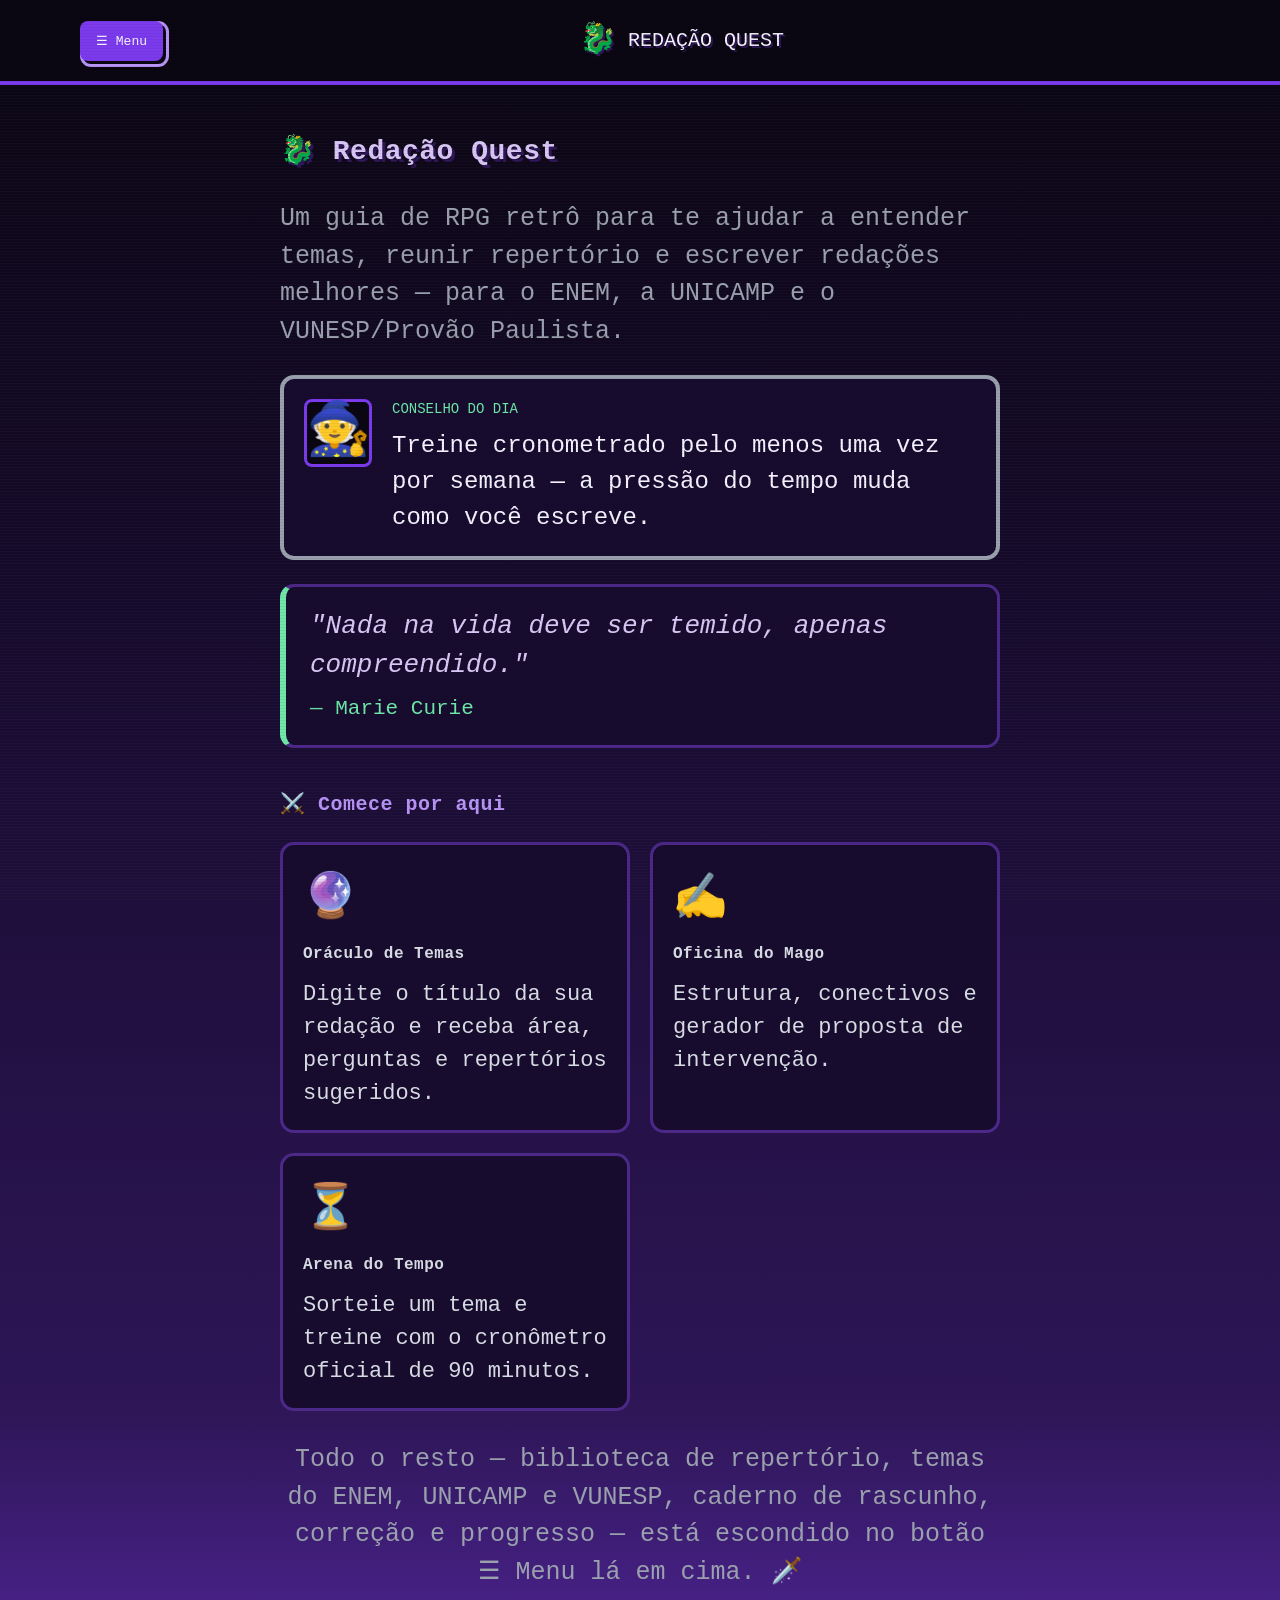
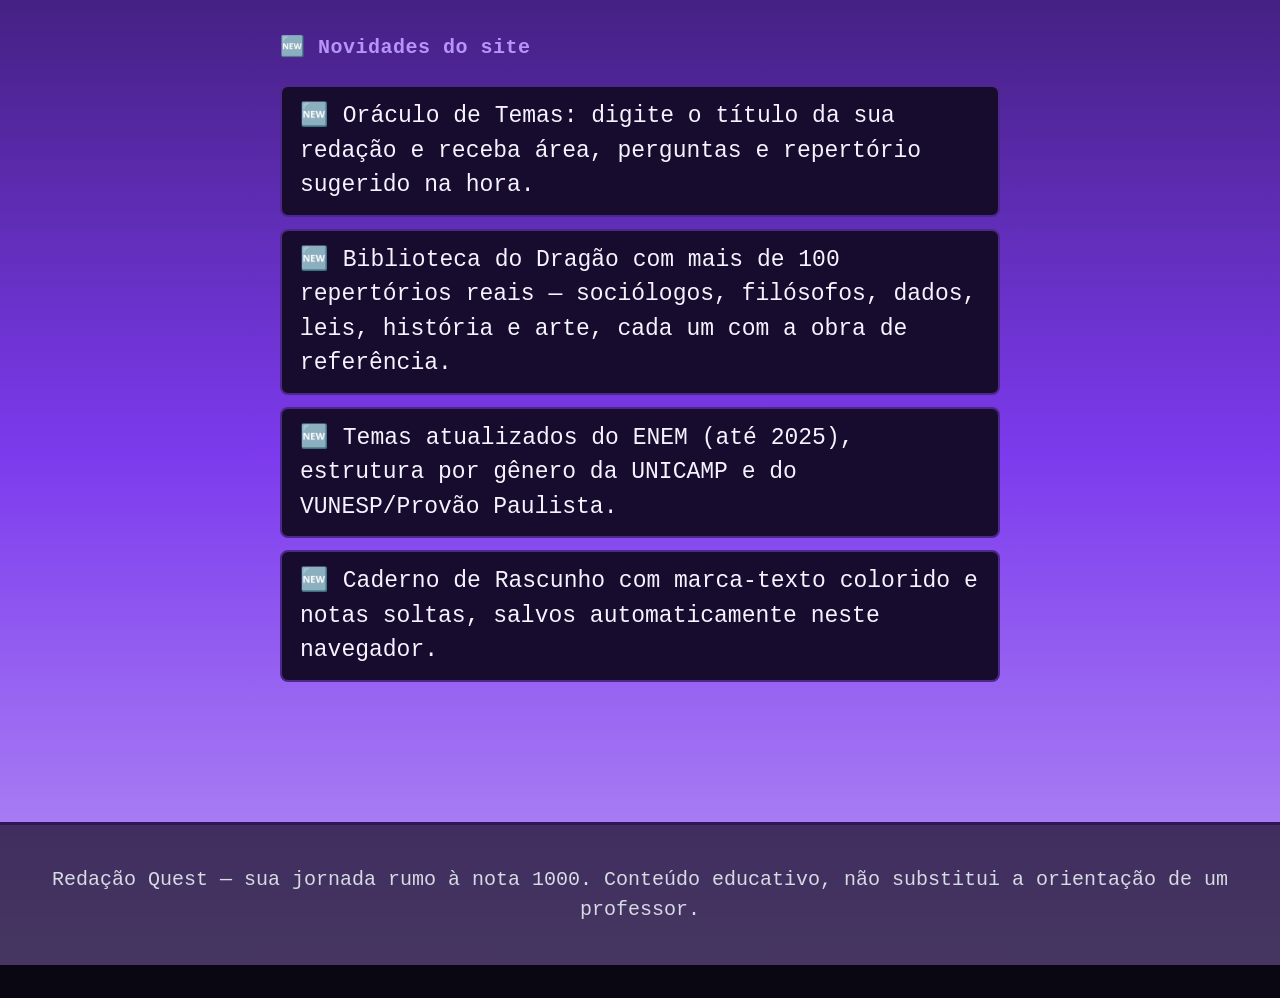
==== commit 9a929a58: "Auditoria de segurança, +16 repertórios, CSP e correção de performance Segurança (testado com payloa" ====
--- a/index.html
+++ b/index.html
@@ -3,7 +3,11 @@
 <head>
 <meta charset="UTF-8">
 <meta name="viewport" content="width=device-width, initial-scale=1.0">
+<meta http-equiv="Content-Security-Policy" content="default-src 'self'; script-src 'self'; style-src 'self' 'unsafe-inline' https://fonts.googleapis.com; font-src https://fonts.gstatic.com; img-src 'self' data:; connect-src 'self'; object-src 'none'; base-uri 'self'; form-action 'none';">
+<link rel="icon" href="data:image/svg+xml,%3Csvg xmlns=%27http://www.w3.org/2000/svg%27 viewBox=%270 0 100 100%27%3E%3Ctext y=%27.9em%27 font-size=%2790%27%3E%F0%9F%90%89%3C/text%3E%3C/svg%3E">
 <title>Redação Quest — sua jornada rumo à nota 1000</title>
+<link rel="preconnect" href="https://fonts.googleapis.com">
+<link rel="preconnect" href="https://fonts.gstatic.com" crossorigin>
 <link rel="stylesheet" href="css/style.css">
 </head>
 <body>
@@ -62,17 +66,6 @@
 <div id="app-footer"></div>
 <script src="js/data.js"></script>
 <script src="js/main.js"></script>
-<script>
-document.addEventListener("DOMContentLoaded", () => {
-  document.getElementById("conselho-do-dia").textContent = conselhoDoDia();
-  const frase = fraseDoDia();
-  if (frase) {
-    document.getElementById("frase-do-dia").innerHTML = `
-      <p>"${frase.frase}"</p>
-      <span class="autor">— ${frase.autor}</span>
-    `;
-  }
-});
-</script>
+<script src="js/index.js"></script>
 </body>
 </html>
--- a/css/style.css
+++ b/css/style.css
@@ -2,8 +2,6 @@
    REDAÇÃO QUEST — tema retro pixel / RPG
    Paleta: roxo, preto, branco, prata
 =========================================================== */
-
-@import url('https://fonts.googleapis.com/css2?family=Press+Start+2P&family=VT323&display=swap');
 
 :root {
   --preto: #0a0612;
@@ -40,8 +38,9 @@
 
 body {
   background-image:
-    linear-gradient(180deg, rgba(124,58,237,0.08), transparent 40%),
-    repeating-linear-gradient(0deg, rgba(255,255,255,0.02) 0px, rgba(255,255,255,0.02) 1px, transparent 1px, transparent 3px);
+    repeating-linear-gradient(0deg, rgba(255,255,255,0.02) 0px, rgba(255,255,255,0.02) 1px, transparent 1px, transparent 3px),
+    linear-gradient(180deg, var(--preto) 0%, var(--roxo-escuro) 25%, var(--roxo) 55%, var(--roxo-vivo) 80%, var(--roxo-claro) 100%);
+  background-attachment: fixed, local;
   min-height: 100vh;
   image-rendering: pixelated;
 }
@@ -441,9 +440,10 @@
 /* ---------- Rodape ---------- */
 .footer {
   text-align: center;
-  color: var(--prata);
+  color: var(--prata-claro);
   font-size: 1rem;
   padding: 2rem 1rem;
+  background: rgba(10, 6, 18, 0.65);
   border-top: 3px solid var(--roxo);
   margin-top: 2rem;
 }
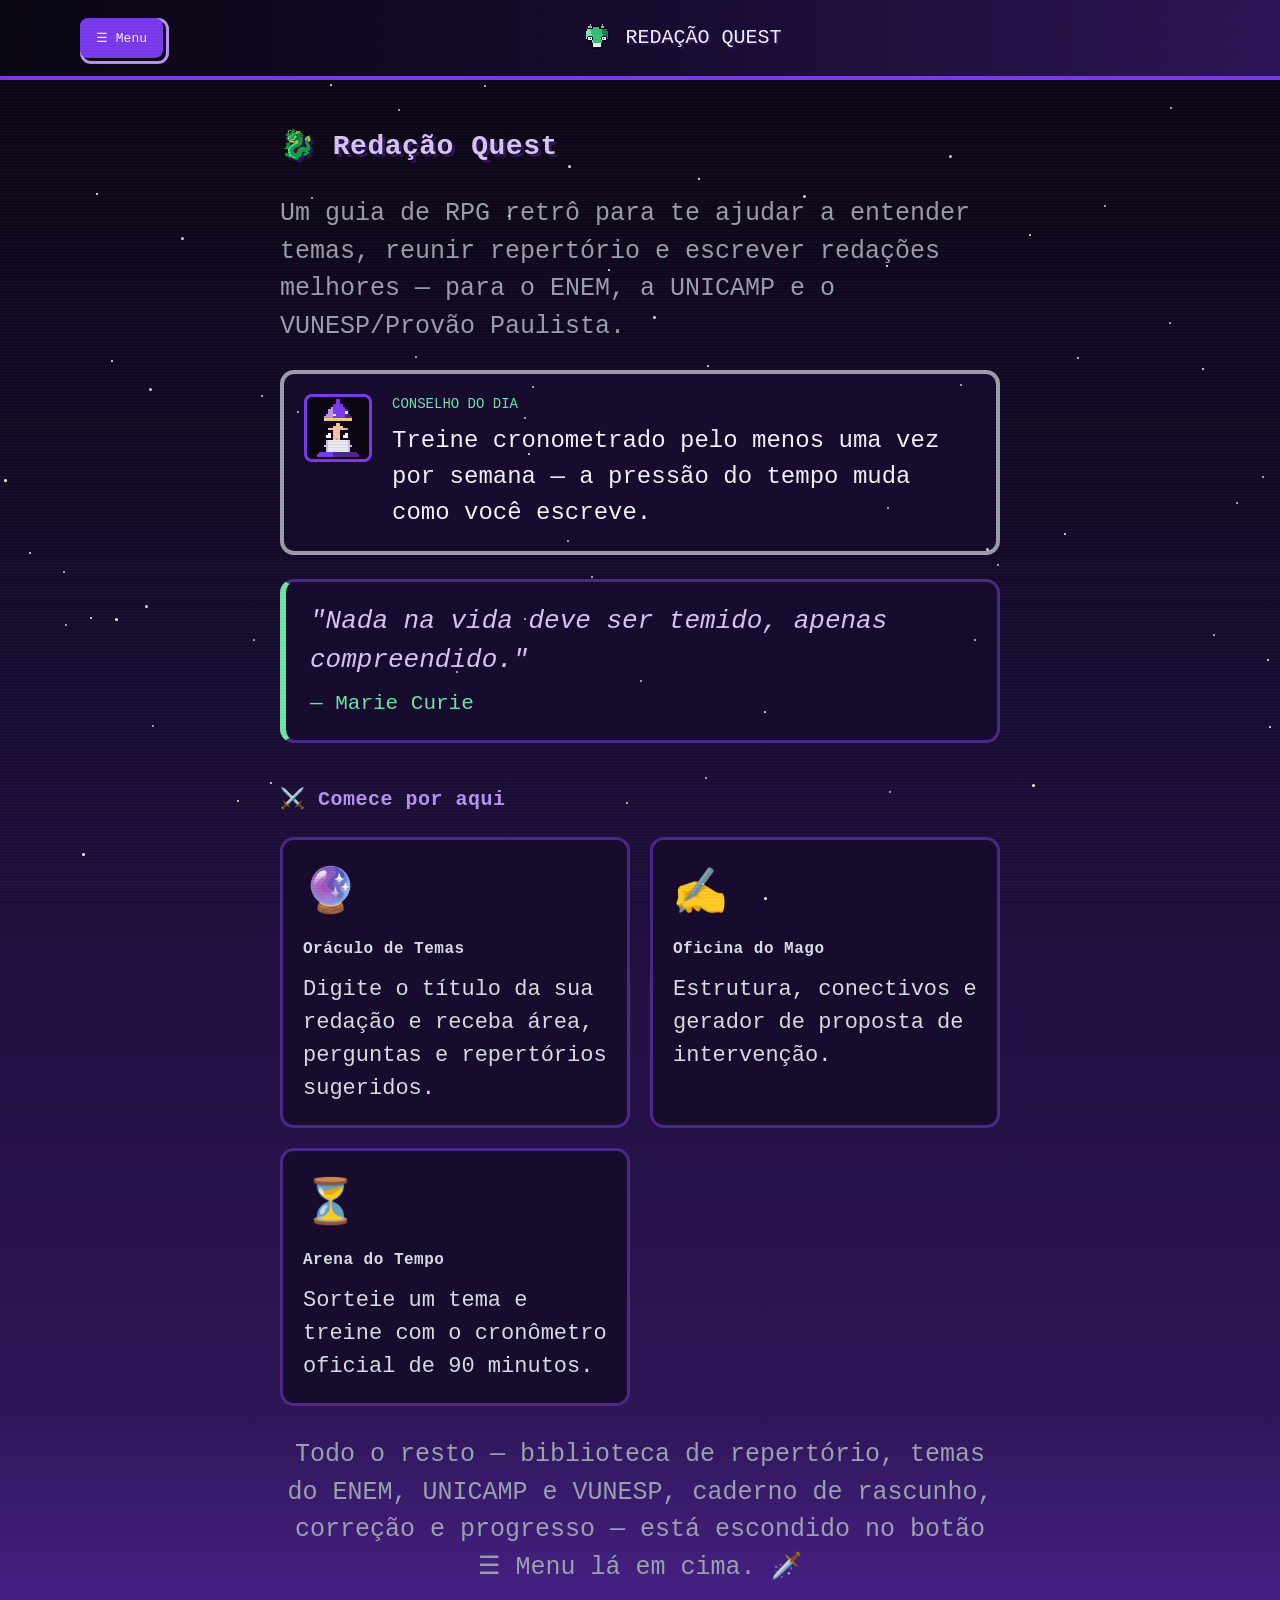
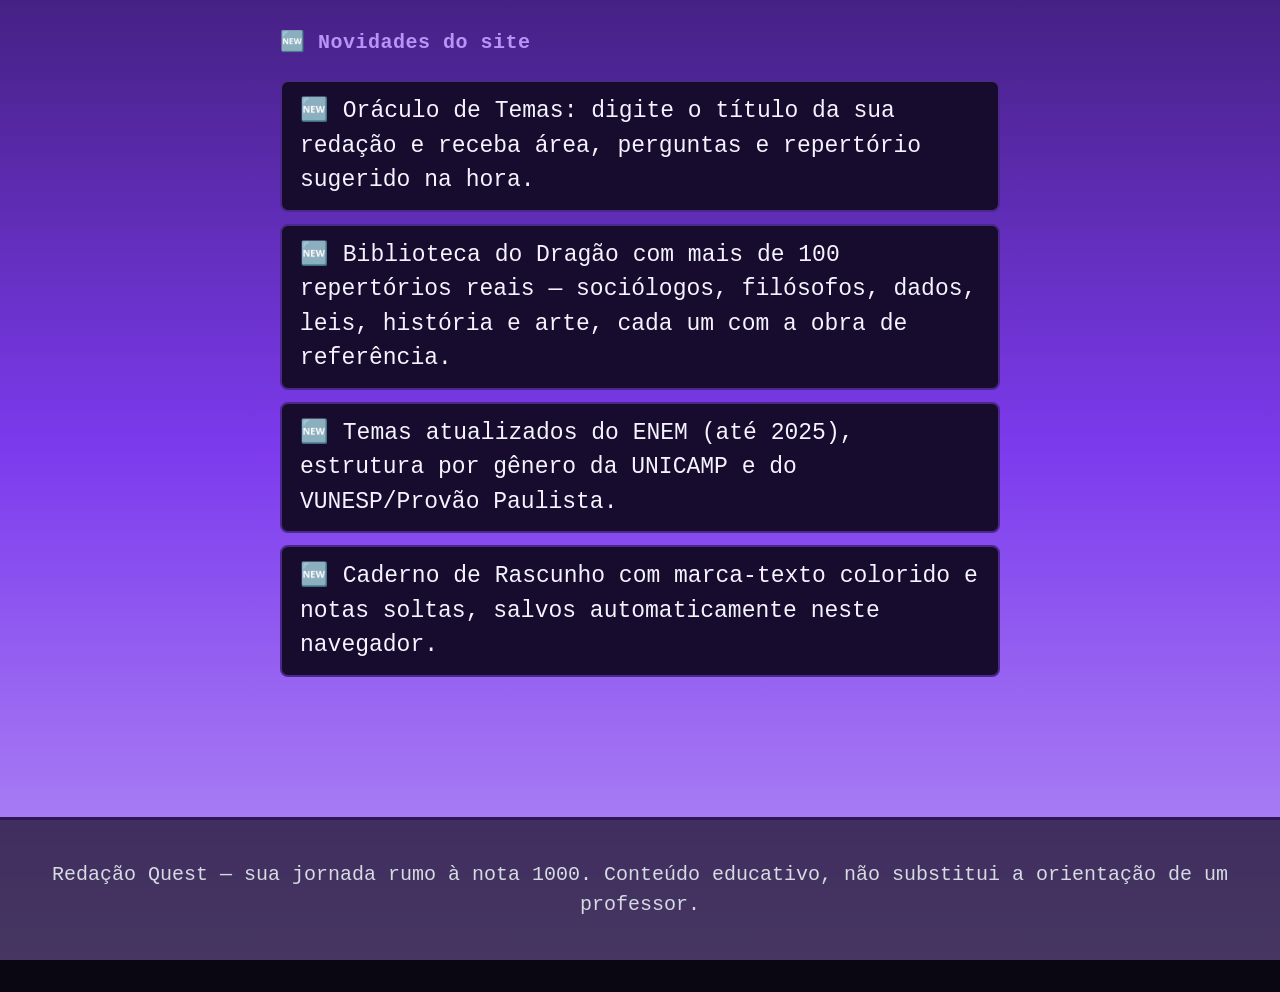
==== commit 1d6fbb65: "Pixel art dos personagens, estrelas, PWA, Open Graph e +30 repertórios Visual: - Dragão e Mago agora" ====
--- a/index.html
+++ b/index.html
@@ -3,8 +3,22 @@
 <head>
 <meta charset="UTF-8">
 <meta name="viewport" content="width=device-width, initial-scale=1.0">
-<meta http-equiv="Content-Security-Policy" content="default-src 'self'; script-src 'self'; style-src 'self' 'unsafe-inline' https://fonts.googleapis.com; font-src https://fonts.gstatic.com; img-src 'self' data:; connect-src 'self'; object-src 'none'; base-uri 'self'; form-action 'none';">
-<link rel="icon" href="data:image/svg+xml,%3Csvg xmlns=%27http://www.w3.org/2000/svg%27 viewBox=%270 0 100 100%27%3E%3Ctext y=%27.9em%27 font-size=%2790%27%3E%F0%9F%90%89%3C/text%3E%3C/svg%3E">
+<meta http-equiv="Content-Security-Policy" content="default-src 'self'; script-src 'self'; style-src 'self' 'unsafe-inline' https://fonts.googleapis.com; font-src https://fonts.gstatic.com; img-src 'self' data:; connect-src 'self'; object-src 'none'; base-uri 'self'; form-action 'none'; manifest-src 'self'; worker-src 'self';">
+<link rel="icon" type="image/svg+xml" href="assets/sprites/dragon.svg">
+<link rel="apple-touch-icon" href="assets/sprites/apple-touch-icon.png">
+<link rel="manifest" href="manifest.json">
+<meta name="theme-color" content="#7c3aed">
+<meta property="og:type" content="website">
+<meta property="og:title" content="Redação Quest — sua jornada rumo à nota 1000">
+<meta property="og:description" content="RPG retrô com repertório, temas do ENEM/UNICAMP/VUNESP, oráculo de temas e correção de redação.">
+<meta property="og:image" content="https://atlas436.github.io/Redacao/assets/sprites/og-image.png">
+<meta property="og:url" content="https://atlas436.github.io/Redacao/index.html">
+<meta property="og:locale" content="pt_BR">
+<meta name="twitter:card" content="summary_large_image">
+<meta name="twitter:title" content="Redação Quest — sua jornada rumo à nota 1000">
+<meta name="twitter:description" content="RPG retrô com repertório, temas do ENEM/UNICAMP/VUNESP, oráculo de temas e correção de redação.">
+<meta name="twitter:image" content="https://atlas436.github.io/Redacao/assets/sprites/og-image.png">
+<meta name="description" content="RPG retrô com repertório, temas do ENEM/UNICAMP/VUNESP, oráculo de temas e correção de redação.">
 <title>Redação Quest — sua jornada rumo à nota 1000</title>
 <link rel="preconnect" href="https://fonts.googleapis.com">
 <link rel="preconnect" href="https://fonts.gstatic.com" crossorigin>
@@ -18,7 +32,7 @@
   <p class="muted">Um guia de RPG retrô para te ajudar a entender temas, reunir repertório e escrever redações melhores — para o ENEM, a UNICAMP e o VUNESP/Provão Paulista.</p>
 
   <div class="dialog-box">
-    <div class="avatar">🧙</div>
+    <div class="avatar"><img src="assets/sprites/mago.svg" alt="Mago das Palavras" class="avatar-img"></div>
     <div class="fala">
       <span class="nome">CONSELHO DO DIA</span>
       <p id="conselho-do-dia">Carregando conselho...</p>
--- a/css/style.css
+++ b/css/style.css
@@ -64,6 +64,24 @@
   padding: 1.2rem 1.5rem 4rem;
 }
 
+/* ---------- Campo de estrelas ---------- */
+.starfield {
+  position: fixed;
+  inset: 0;
+  z-index: 1;
+  pointer-events: none;
+  overflow: hidden;
+}
+.star {
+  position: absolute;
+  border-radius: 50%;
+  animation: twinkle 3s ease-in-out infinite;
+}
+@keyframes twinkle {
+  0%, 100% { opacity: 0.15; transform: scale(0.8); }
+  50% { opacity: 1; transform: scale(1.3); }
+}
+
 /* ---------- Scanline overlay ---------- */
 .crt-overlay {
   pointer-events: none;
@@ -89,7 +107,7 @@
 
 /* ---------- Top bar (só título) ---------- */
 .topbar {
-  background: var(--preto);
+  background: linear-gradient(90deg, var(--preto) 0%, var(--roxo-escuro) 50%, var(--roxo) 100%);
   border-bottom: 4px solid var(--roxo-vivo);
   position: sticky;
   top: 0;
@@ -305,7 +323,16 @@
   display: flex;
   align-items: center;
   justify-content: center;
-}
+  overflow: hidden;
+}
+.dialog-box .avatar-img {
+  width: 100%;
+  height: 100%;
+  image-rendering: pixelated;
+  object-fit: cover;
+}
+.dragon-logo-img { width: 1.6rem; height: 1.6rem; image-rendering: pixelated; vertical-align: middle; }
+.jump-dragon img { width: 2.6rem; height: 2.6rem; image-rendering: pixelated; }
 .dialog-box .fala .nome {
   font-family: var(--fonte-pixel);
   font-size: 0.7rem;
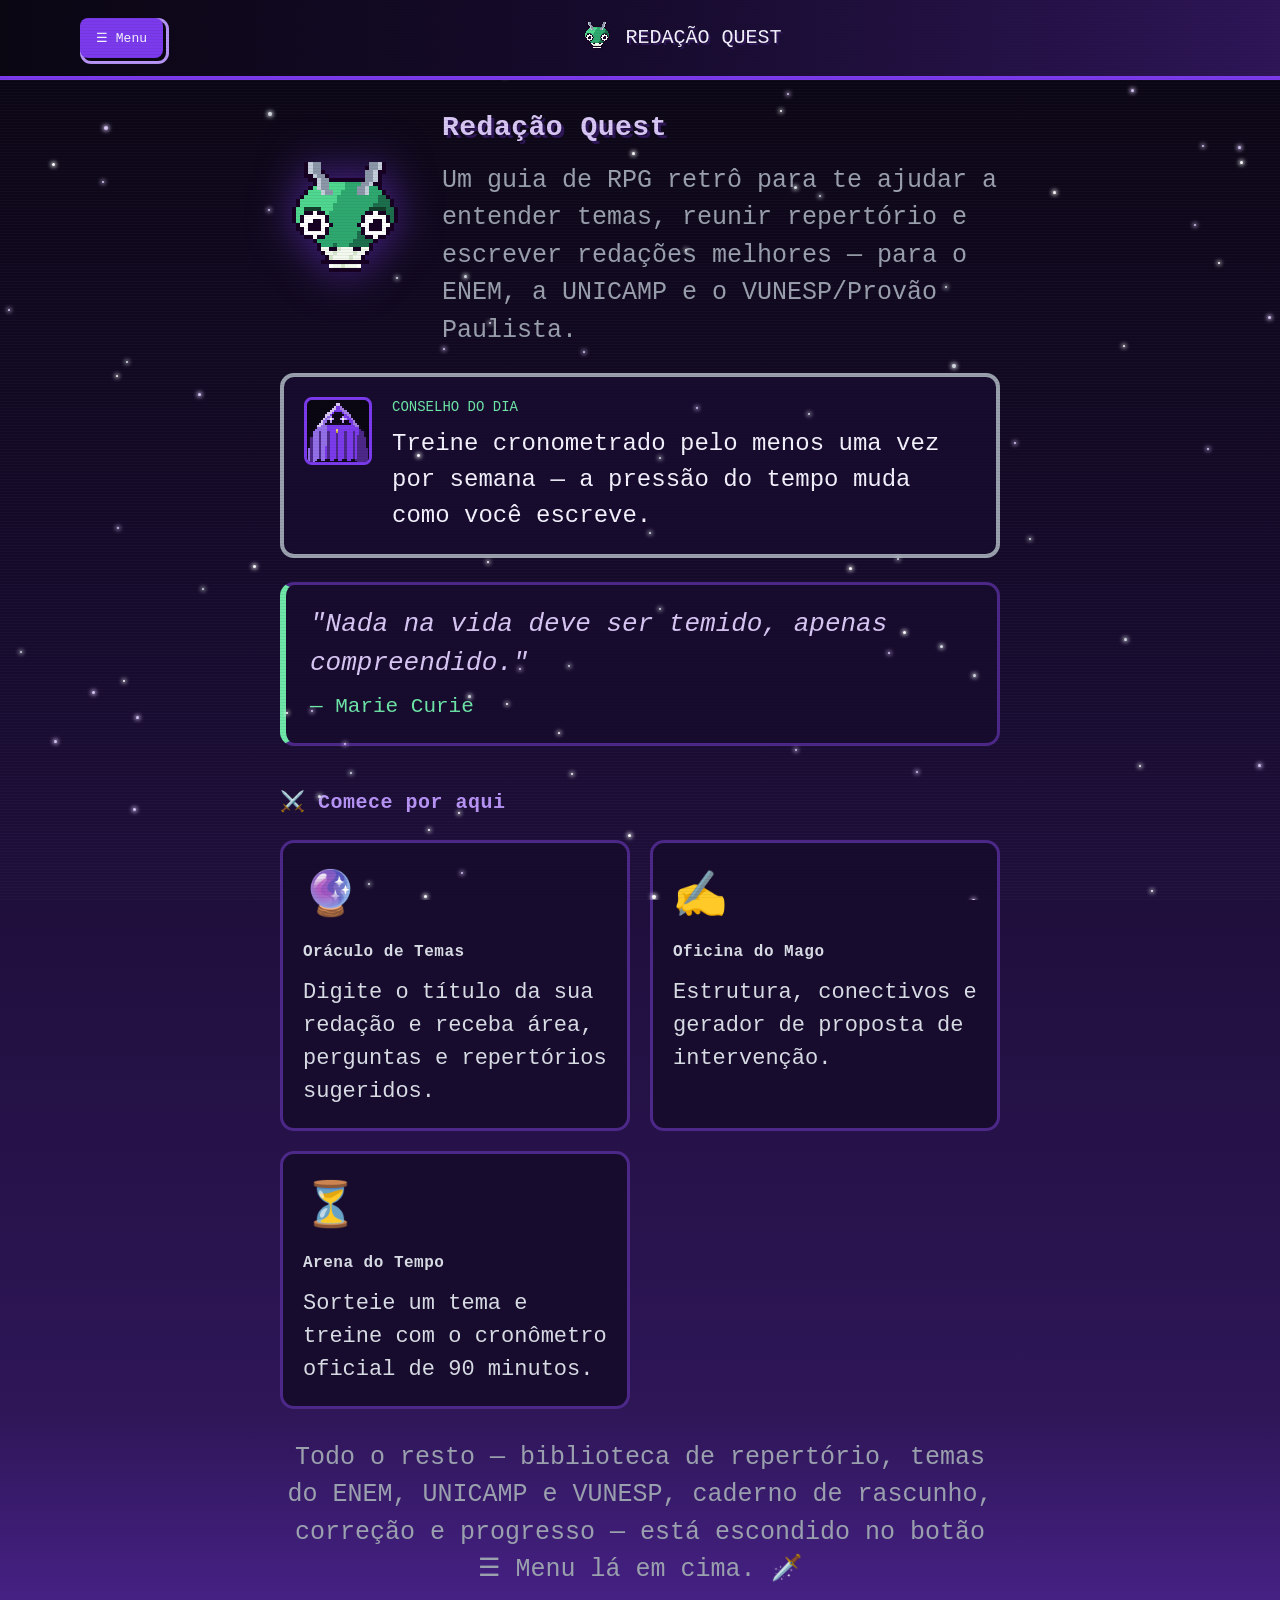
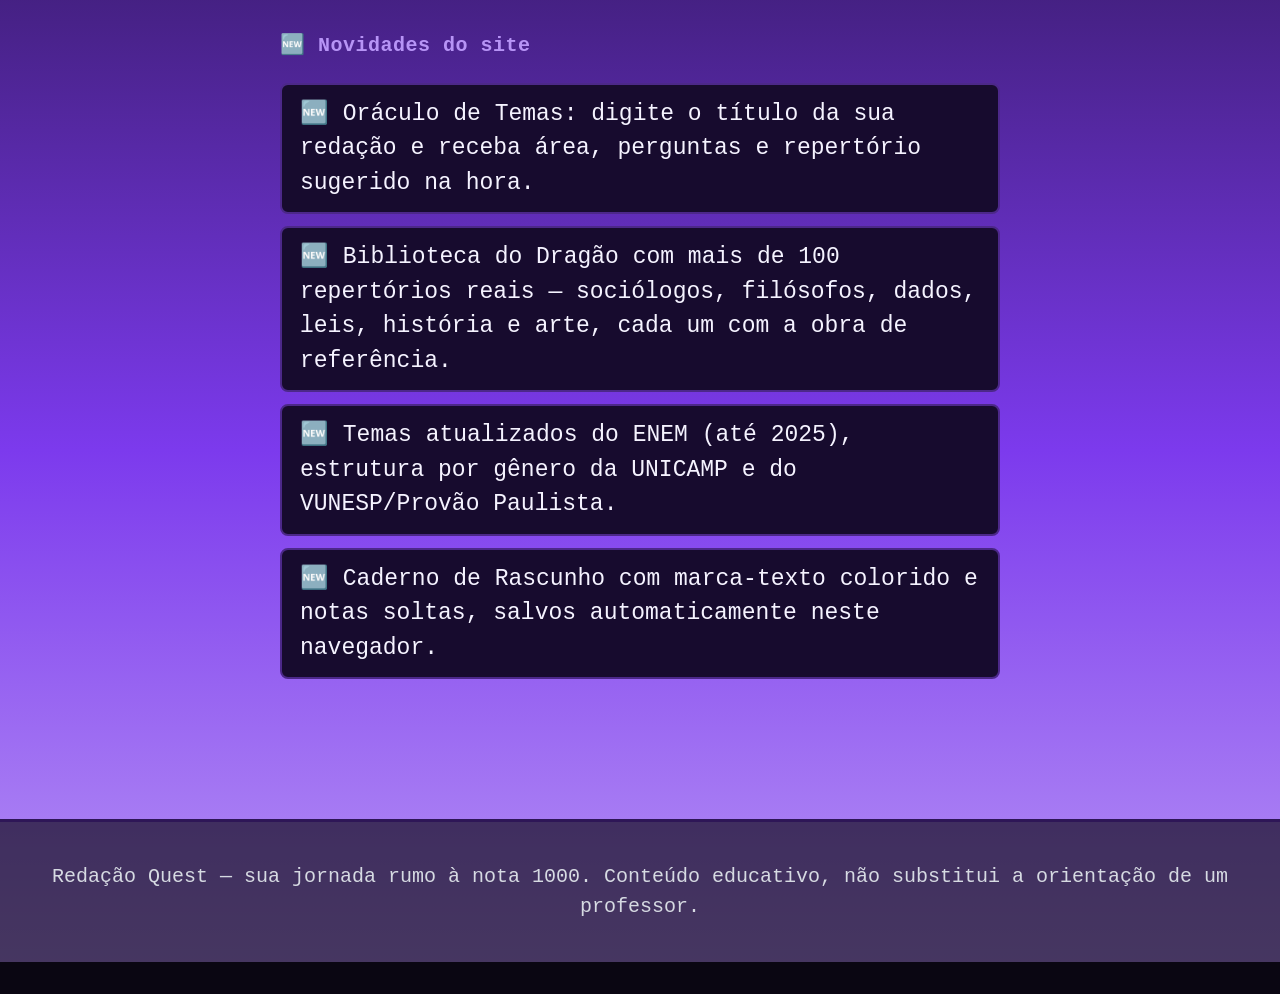
==== commit 468c8b76: "Redesenha o mago com capuz e adiciona capa com o dragão na home Novo visual do Mago das Palavras: ca" ====
--- a/index.html
+++ b/index.html
@@ -28,8 +28,13 @@
 <div id="app-nav"></div>
 
 <main class="container">
-  <h1>🐉 Redação Quest</h1>
-  <p class="muted">Um guia de RPG retrô para te ajudar a entender temas, reunir repertório e escrever redações melhores — para o ENEM, a UNICAMP e o VUNESP/Provão Paulista.</p>
+  <div class="hero-capa">
+    <img src="assets/sprites/dragon.svg" alt="Dragão Guardião" class="hero-dragon">
+    <div>
+      <h1>Redação Quest</h1>
+      <p class="muted">Um guia de RPG retrô para te ajudar a entender temas, reunir repertório e escrever redações melhores — para o ENEM, a UNICAMP e o VUNESP/Provão Paulista.</p>
+    </div>
+  </div>
 
   <div class="dialog-box">
     <div class="avatar"><img src="assets/sprites/mago.svg" alt="Mago das Palavras" class="avatar-img"></div>
--- a/css/style.css
+++ b/css/style.css
@@ -75,11 +75,12 @@
 .star {
   position: absolute;
   border-radius: 50%;
+  box-shadow: 0 0 4px 1px currentColor;
   animation: twinkle 3s ease-in-out infinite;
 }
 @keyframes twinkle {
-  0%, 100% { opacity: 0.15; transform: scale(0.8); }
-  50% { opacity: 1; transform: scale(1.3); }
+  0%, 100% { opacity: 0.45; transform: scale(0.8); }
+  50% { opacity: 1; transform: scale(1.4); }
 }
 
 /* ---------- Scanline overlay ---------- */
@@ -146,7 +147,9 @@
   cursor: pointer;
   box-shadow: 3px 3px 0 var(--preto), 3px 3px 0 3px var(--roxo-claro);
   justify-self: start;
-}
+  transition: box-shadow 0.15s ease-out;
+}
+.menu-toggle:hover { box-shadow: 3px 3px 0 var(--preto), 3px 3px 0 3px var(--roxo-claro), 0 0 14px 2px var(--roxo-vivo); }
 .menu-toggle:active { transform: translate(2px, 2px); box-shadow: 1px 1px 0 var(--preto), 1px 1px 0 3px var(--roxo-claro); }
 
 /* ---------- Sidebar (drawer que abre por cima do conteúdo) ---------- */
@@ -232,6 +235,27 @@
   100% { left: 220px; bottom: 26px; }
 }
 
+/* ---------- Capa (hero) da página inicial ---------- */
+.hero-capa {
+  display: flex;
+  align-items: center;
+  gap: 1.6rem;
+  margin-bottom: 0.5rem;
+}
+.hero-dragon {
+  width: 130px;
+  height: 130px;
+  min-width: 130px;
+  image-rendering: pixelated;
+  filter: drop-shadow(0 0 22px rgba(124, 58, 237, 0.55));
+}
+.hero-capa h1 { margin: 0 0 0.5rem; }
+.hero-capa .muted { margin: 0; }
+@media (max-width: 600px) {
+  .hero-capa { flex-direction: column; text-align: center; gap: 0.8rem; }
+  .hero-dragon { width: 100px; height: 100px; min-width: 100px; }
+}
+
 /* ---------- Frase do dia ---------- */
 .frase-dia {
   background: var(--roxo-escuro);
@@ -267,13 +291,18 @@
   padding: 0.9rem 1.1rem;
   cursor: pointer;
   box-shadow: 4px 4px 0 var(--preto), 4px 4px 0 3px var(--roxo-claro);
-  transition: transform 0.05s ease-out;
+  transition: transform 0.05s ease-out, box-shadow 0.15s ease-out, background 0.15s ease-out;
   margin: 0.3rem 0.4rem 0.3rem 0;
 }
-.btn-pixel:hover { background: var(--roxo-med); }
+.btn-pixel:hover {
+  background: var(--roxo-med);
+  box-shadow: 4px 4px 0 var(--preto), 4px 4px 0 3px var(--roxo-claro), 0 0 16px 2px var(--roxo-vivo);
+}
 .btn-pixel:active { transform: translate(3px, 3px); box-shadow: 1px 1px 0 var(--preto), 1px 1px 0 3px var(--roxo-claro); }
 .btn-pixel.secundario { background: var(--preto); box-shadow: 4px 4px 0 var(--roxo), 4px 4px 0 3px var(--prata); }
+.btn-pixel.secundario:hover { box-shadow: 4px 4px 0 var(--roxo), 4px 4px 0 3px var(--prata), 0 0 16px 2px var(--prata); }
 .btn-pixel.perigo { background: #7a1f2b; box-shadow: 4px 4px 0 var(--preto), 4px 4px 0 3px var(--vermelho-alerta); }
+.btn-pixel.perigo:hover { box-shadow: 4px 4px 0 var(--preto), 4px 4px 0 3px var(--vermelho-alerta), 0 0 16px 2px var(--vermelho-alerta); }
 .btn-pixel:disabled { opacity: 0.5; cursor: not-allowed; }
 
 /* ---------- Cards / grid ---------- */
@@ -320,16 +349,24 @@
   width: 3.4rem;
   height: 3.4rem;
   min-width: 3.4rem;
+  min-height: 3.4rem;
+  max-width: 3.4rem;
+  max-height: 3.4rem;
+  flex-shrink: 0;
   display: flex;
   align-items: center;
   justify-content: center;
   overflow: hidden;
 }
 .dialog-box .avatar-img {
-  width: 100%;
-  height: 100%;
+  width: 3.4rem;
+  height: 3.4rem;
+  max-width: 3.4rem;
+  max-height: 3.4rem;
   image-rendering: pixelated;
   object-fit: cover;
+  display: block;
+  flex-shrink: 0;
 }
 .dragon-logo-img { width: 1.6rem; height: 1.6rem; image-rendering: pixelated; vertical-align: middle; }
 .jump-dragon img { width: 2.6rem; height: 2.6rem; image-rendering: pixelated; }
